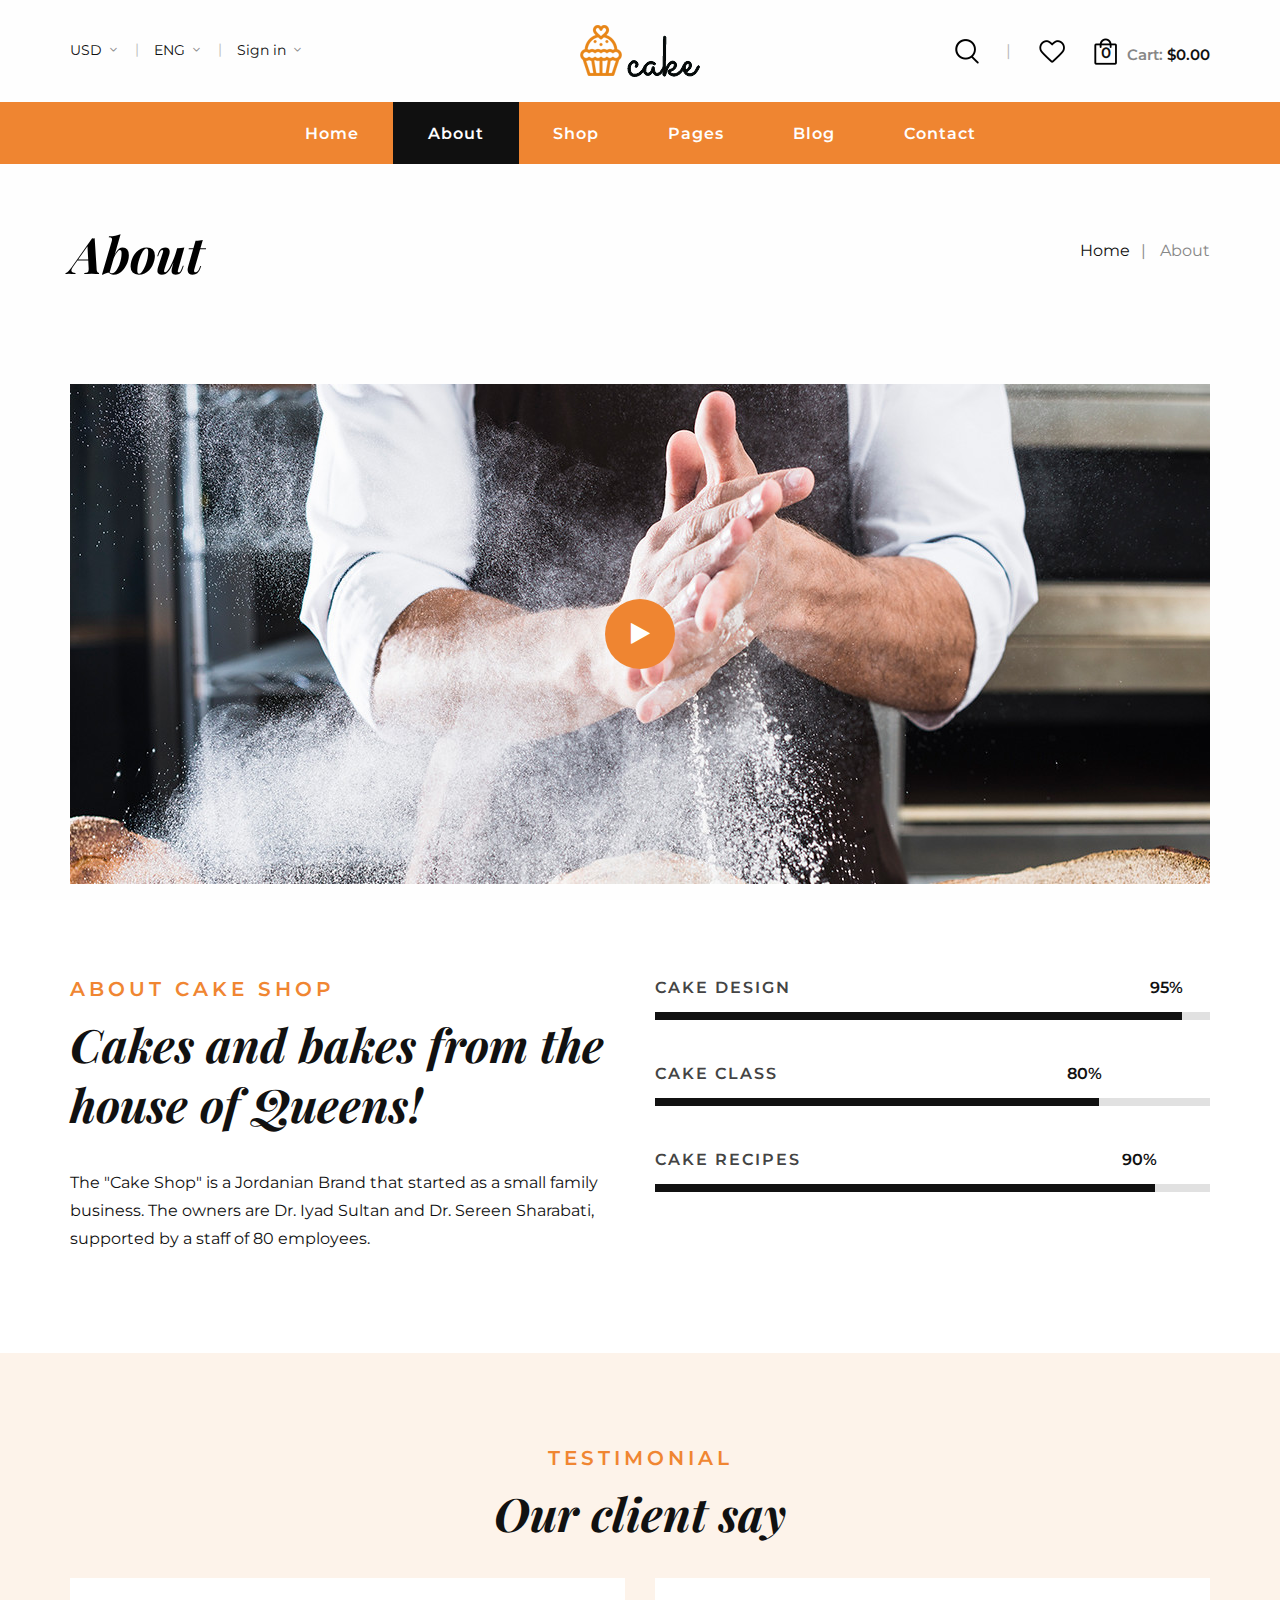
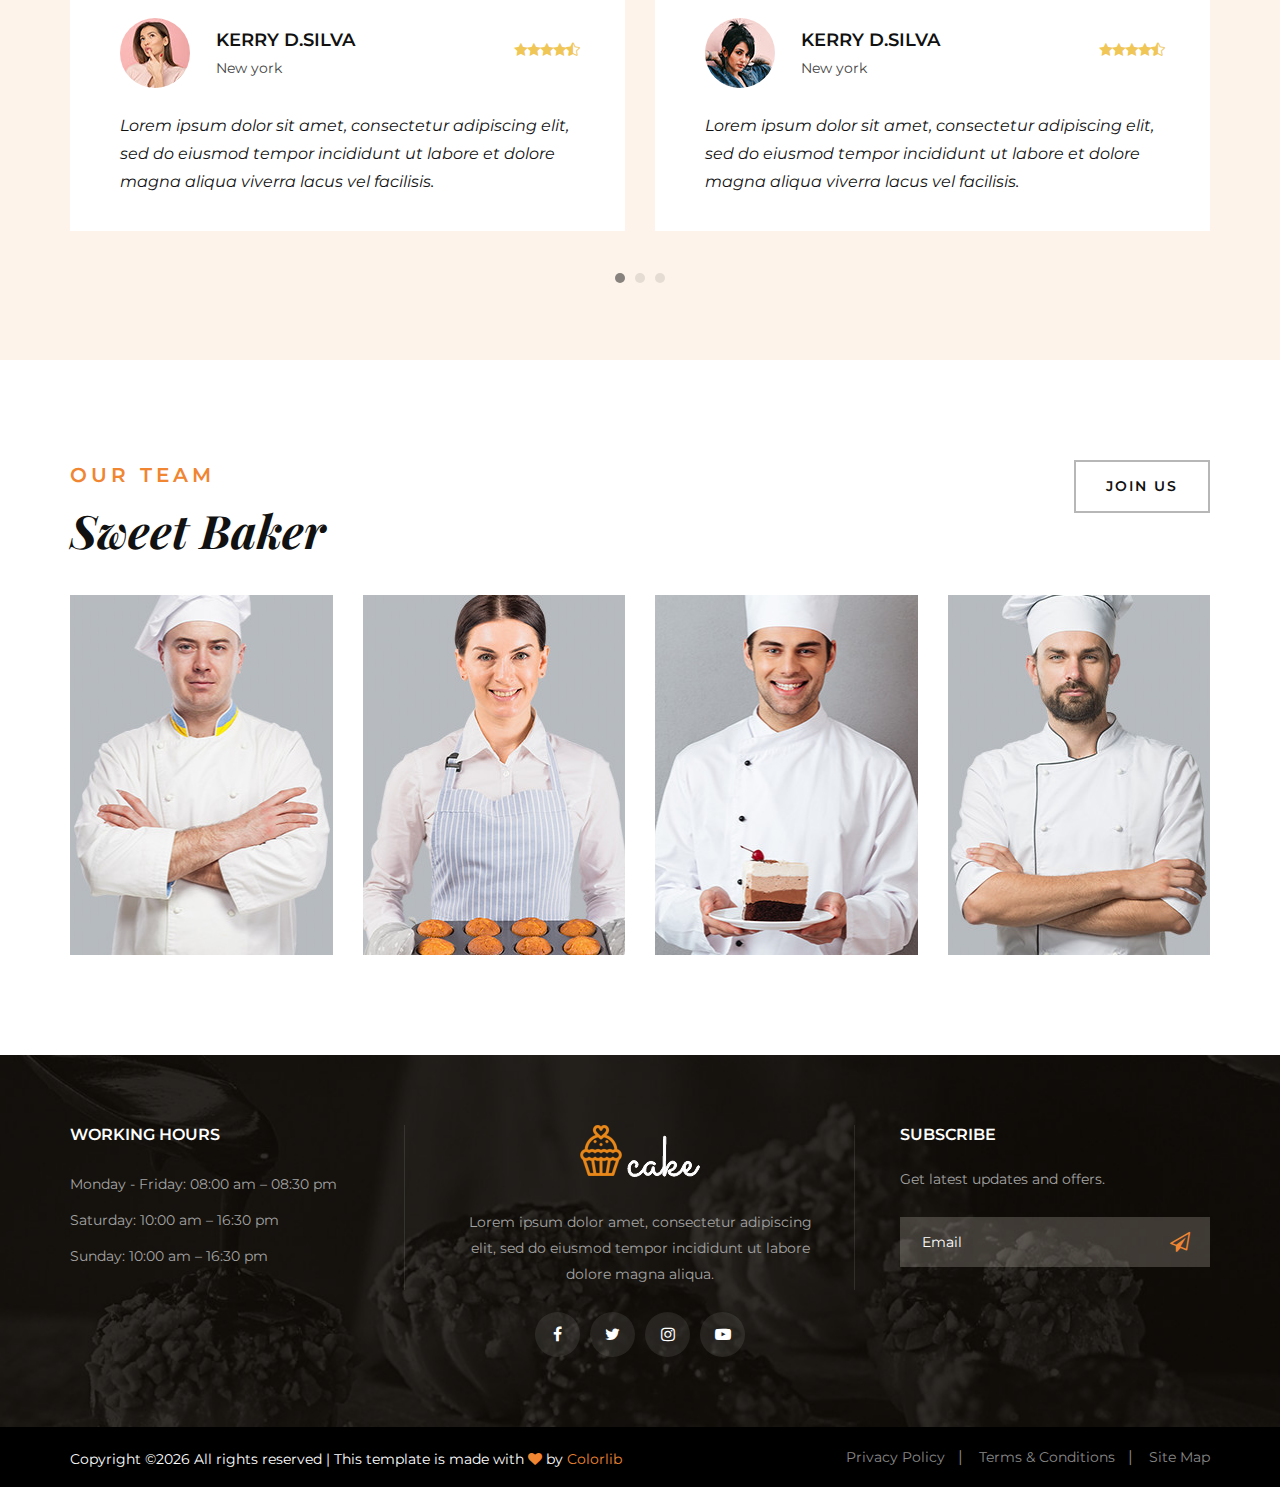
==== about.html @ 23f8f625 "custom register + login + validate" ====
<!DOCTYPE html>
<html lang="zxx">

<head>
    <meta charset="UTF-8">
    <meta name="description" content="Cake Template">
    <meta name="keywords" content="Cake, unica, creative, html">
    <meta name="viewport" content="width=device-width, initial-scale=1.0">
    <meta http-equiv="X-UA-Compatible" content="ie=edge">
    <title>Cake | Template</title>

    <!-- Google Font -->
    <link href="https://fonts.googleapis.com/css2?family=Playfair+Display:wght@400;500;600;700;800;900&display=swap"
    rel="stylesheet">
    <link href="https://fonts.googleapis.com/css2?family=Montserrat:wght@300;400;500;600;700;800;900&display=swap"
    rel="stylesheet">

    <!-- Css Styles -->
    <link rel="stylesheet" href="css/bootstrap.min.css" type="text/css">
    <link rel="stylesheet" href="css/flaticon.css" type="text/css">
    <link rel="stylesheet" href="css/barfiller.css" type="text/css">
    <link rel="stylesheet" href="css/magnific-popup.css" type="text/css">
    <link rel="stylesheet" href="css/font-awesome.min.css" type="text/css">
    <link rel="stylesheet" href="css/elegant-icons.css" type="text/css">
    <link rel="stylesheet" href="css/nice-select.css" type="text/css">
    <link rel="stylesheet" href="css/owl.carousel.min.css" type="text/css">
    <link rel="stylesheet" href="css/slicknav.min.css" type="text/css">
    <link rel="stylesheet" href="css/style.css" type="text/css">
</head>

<body>
    <!-- Page Preloder -->
    <div id="preloder">
        <div class="loader"></div>
    </div>

    <!-- Offcanvas Menu Begin -->
    <div class="offcanvas-menu-overlay"></div>
    <div class="offcanvas-menu-wrapper">
        <div class="offcanvas__cart">
            <div class="offcanvas__cart__links">
                <a href="#" class="search-switch"><img src="img/icon/search.png" alt=""></a>
                <a href="#"><img src="img/icon/heart.png" alt=""></a>
            </div>
            <div class="offcanvas__cart__item">
                <a href="#"><img src="img/icon/cart.png" alt=""> <span>0</span></a>
                <div class="cart__price">Cart: <span>$0.00</span></div>
            </div>
        </div>
        <div class="offcanvas__logo">
            <a href="./index.html"><img src="img/logo.png" alt=""></a>
        </div>
        <div id="mobile-menu-wrap"></div>
        <div class="offcanvas__option">
            <ul>
                <li>USD <span class="arrow_carrot-down"></span>
                    <ul>
                        <li>EUR</li>
                        <li>USD</li>
                    </ul>
                </li>
                <li>ENG <span class="arrow_carrot-down"></span>
                    <ul>
                        <li>Spanish</li>
                        <li>ENG</li>
                    </ul>
                </li>
                <li><a href="#">Sign in</a> <span class="arrow_carrot-down"></span></li>
            </ul>
        </div>
    </div>
    <!-- Offcanvas Menu End -->

    <!-- Header Section Begin -->
    <header class="header">
        <div class="header__top">
            <div class="container">
                <div class="row">
                    <div class="col-lg-12">
                        <div class="header__top__inner">
                            <div class="header__top__left">
                                <ul>
                                    <li>USD <span class="arrow_carrot-down"></span>
                                        <ul>
                                            <li>EUR</li>
                                            <li>USD</li>
                                        </ul>
                                    </li>
                                    <li>ENG <span class="arrow_carrot-down"></span>
                                        <ul>
                                            <li>Spanish</li>
                                            <li>ENG</li>
                                        </ul>
                                    </li>
                                    <li><a href="#">Sign in</a> <span class="arrow_carrot-down"></span></li>
                                </ul>
                            </div>
                            <div class="header__logo">
                                <a href="./index.html"><img src="img/logo.png" alt=""></a>
                            </div>
                            <div class="header__top__right">
                                <div class="header__top__right__links">
                                    <a href="#" class="search-switch"><img src="img/icon/search.png" alt=""></a>
                                    <a href="#"><img src="img/icon/heart.png" alt=""></a>
                                </div>
                                <div class="header__top__right__cart">
                                    <a href="#"><img src="img/icon/cart.png" alt=""> <span>0</span></a>
                                    <div class="cart__price">Cart: <span>$0.00</span></div>
                                </div>
                            </div>
                        </div>
                    </div>
                </div>
                <div class="canvas__open"><i class="fa fa-bars"></i></div>
            </div>
        </div>
        <div class="container">
            <div class="row">
                <div class="col-lg-12">
                    <nav class="header__menu mobile-menu">
                        <ul>
                            <li><a href="./index.html">Home</a></li>
                            <li class="active"><a href="./about.html">About</a></li>
                            <li><a href="./shop.html">Shop</a></li>
                            <li><a href="#">Pages</a>
                                <ul class="dropdown">
                                    <li><a href="./shop-details.html">Shop Details</a></li>
                                    <li><a href="./shoping-cart.html">Shoping Cart</a></li>
                                    <li><a href="./checkout.html">Check Out</a></li>
                                    <li><a href="./wisslist.html">Wisslist</a></li>
                                    <li><a href="./Class.html">Class</a></li>
                                    <li><a href="./blog-details.html">Blog Details</a></li>
                                </ul>
                            </li>
                            <li><a href="./blog.html">Blog</a></li>
                            <li><a href="./contact.html">Contact</a></li>
                        </ul>
                    </nav>
                </div>
            </div>
        </div>
    </header>
    <!-- Header Section End -->

    <!-- Breadcrumb Begin -->
    <div class="breadcrumb-option">
        <div class="container">
            <div class="row">
                <div class="col-lg-6 col-md-6 col-sm-6">
                    <div class="breadcrumb__text">
                        <h2>About</h2>
                    </div>
                </div>
                <div class="col-lg-6 col-md-6 col-sm-6">
                    <div class="breadcrumb__links">
                        <a href="./index.html">Home</a>
                        <span>About</span>
                    </div>
                </div>
            </div>
        </div>
    </div>
    <!-- Breadcrumb End -->

    <!-- About Section Begin -->
    <section class="about spad">
        <div class="container">
            <div class="row">
                <div class="col-lg-12">
                    <div class="about__video set-bg" data-setbg="img/about-video.jpg">
                        <a href="https://www.youtube.com/watch?v=8PJ3_p7VqHw&list=RD8PJ3_p7VqHw&start_radio=1"
                        class="play-btn video-popup"><i class="fa fa-play"></i></a>
                    </div>
                </div>
            </div>
            <div class="row">
                <div class="col-lg-6 col-md-6">
                    <div class="about__text">
                        <div class="section-title">
                            <span>About Cake shop</span>
                            <h2>Cakes and bakes from the house of Queens!</h2>
                        </div>
                        <p>The "Cake Shop" is a Jordanian Brand that started as a small family business. The owners are
                        Dr. Iyad Sultan and Dr. Sereen Sharabati, supported by a staff of 80 employees.</p>
                    </div>
                </div>
                <div class="col-lg-6 col-md-6">
                    <div class="about__bar">
                        <div class="about__bar__item">
                            <p>Cake design</p>
                            <div id="bar1" class="barfiller">
                                <div class="tipWrap"><span class="tip"></span></div>
                                <span class="fill" data-percentage="95"></span>
                            </div>
                        </div>
                        <div class="about__bar__item">
                            <p>Cake Class</p>
                            <div id="bar2" class="barfiller">
                                <div class="tipWrap"><span class="tip"></span></div>
                                <span class="fill" data-percentage="80"></span>
                            </div>
                        </div>
                        <div class="about__bar__item">
                            <p>Cake Recipes</p>
                            <div id="bar3" class="barfiller">
                                <div class="tipWrap"><span class="tip"></span></div>
                                <span class="fill" data-percentage="90"></span>
                            </div>
                        </div>
                    </div>
                </div>
            </div>
        </div>
    </section>
    <!-- About Section End -->

    <!-- Testimonial Section Begin -->
    <section class="testimonial spad">
        <div class="container">
            <div class="row">
                <div class="col-lg-12 text-center">
                    <div class="section-title">
                        <span>Testimonial</span>
                        <h2>Our client say</h2>
                    </div>
                </div>
            </div>
            <div class="row">
                <div class="testimonial__slider owl-carousel">
                    <div class="col-lg-6">
                        <div class="testimonial__item">
                            <div class="testimonial__author">
                                <div class="testimonial__author__pic">
                                    <img src="img/testimonial/ta-1.jpg" alt="">
                                </div>
                                <div class="testimonial__author__text">
                                    <h5>Kerry D.Silva</h5>
                                    <span>New york</span>
                                </div>
                            </div>
                            <div class="rating">
                                <span class="icon_star"></span>
                                <span class="icon_star"></span>
                                <span class="icon_star"></span>
                                <span class="icon_star"></span>
                                <span class="icon_star-half_alt"></span>
                            </div>
                            <p>Lorem ipsum dolor sit amet, consectetur adipiscing elit, sed do eiusmod tempor incididunt
                            ut labore et dolore magna aliqua viverra lacus vel facilisis.</p>
                        </div>
                    </div>
                    <div class="col-lg-6">
                        <div class="testimonial__item">
                            <div class="testimonial__author">
                                <div class="testimonial__author__pic">
                                    <img src="img/testimonial/ta-2.jpg" alt="">
                                </div>
                                <div class="testimonial__author__text">
                                    <h5>Kerry D.Silva</h5>
                                    <span>New york</span>
                                </div>
                            </div>
                            <div class="rating">
                                <span class="icon_star"></span>
                                <span class="icon_star"></span>
                                <span class="icon_star"></span>
                                <span class="icon_star"></span>
                                <span class="icon_star-half_alt"></span>
                            </div>
                            <p>Lorem ipsum dolor sit amet, consectetur adipiscing elit, sed do eiusmod tempor incididunt
                            ut labore et dolore magna aliqua viverra lacus vel facilisis.</p>
                        </div>
                    </div>
                    <div class="col-lg-6">
                        <div class="testimonial__item">
                            <div class="testimonial__author">
                                <div class="testimonial__author__pic">
                                    <img src="img/testimonial/ta-1.jpg" alt="">
                                </div>
                                <div class="testimonial__author__text">
                                    <h5>Ophelia Nunez</h5>
                                    <span>London</span>
                                </div>
                            </div>
                            <div class="rating">
                                <span class="icon_star"></span>
                                <span class="icon_star"></span>
                                <span class="icon_star"></span>
                                <span class="icon_star"></span>
                                <span class="icon_star-half_alt"></span>
                            </div>
                            <p>Lorem ipsum dolor sit amet, consectetur adipiscing elit, sed do eiusmod tempor incididunt
                            ut labore et dolore magna aliqua viverra lacus vel facilisis.</p>
                        </div>
                    </div>
                    <div class="col-lg-6">
                        <div class="testimonial__item">
                            <div class="testimonial__author">
                                <div class="testimonial__author__pic">
                                    <img src="img/testimonial/ta-2.jpg" alt="">
                                </div>
                                <div class="testimonial__author__text">
                                    <h5>Kerry D.Silva</h5>
                                    <span>New york</span>
                                </div>
                            </div>
                            <div class="rating">
                                <span class="icon_star"></span>
                                <span class="icon_star"></span>
                                <span class="icon_star"></span>
                                <span class="icon_star"></span>
                                <span class="icon_star-half_alt"></span>
                            </div>
                            <p>Lorem ipsum dolor sit amet, consectetur adipiscing elit, sed do eiusmod tempor incididunt
                            ut labore et dolore magna aliqua viverra lacus vel facilisis.</p>
                        </div>
                    </div>
                    <div class="col-lg-6">
                        <div class="testimonial__item">
                            <div class="testimonial__author">
                                <div class="testimonial__author__pic">
                                    <img src="img/testimonial/ta-1.jpg" alt="">
                                </div>
                                <div class="testimonial__author__text">
                                    <h5>Ophelia Nunez</h5>
                                    <span>London</span>
                                </div>
                            </div>
                            <div class="rating">
                                <span class="icon_star"></span>
                                <span class="icon_star"></span>
                                <span class="icon_star"></span>
                                <span class="icon_star"></span>
                                <span class="icon_star-half_alt"></span>
                            </div>
                            <p>Lorem ipsum dolor sit amet, consectetur adipiscing elit, sed do eiusmod tempor incididunt
                            ut labore et dolore magna aliqua viverra lacus vel facilisis.</p>
                        </div>
                    </div>
                    <div class="col-lg-6">
                        <div class="testimonial__item">
                            <div class="testimonial__author">
                                <div class="testimonial__author__pic">
                                    <img src="img/testimonial/ta-2.jpg" alt="">
                                </div>
                                <div class="testimonial__author__text">
                                    <h5>Kerry D.Silva</h5>
                                    <span>New york</span>
                                </div>
                            </div>
                            <div class="rating">
                                <span class="icon_star"></span>
                                <span class="icon_star"></span>
                                <span class="icon_star"></span>
                                <span class="icon_star"></span>
                                <span class="icon_star-half_alt"></span>
                            </div>
                            <p>Lorem ipsum dolor sit amet, consectetur adipiscing elit, sed do eiusmod tempor incididunt
                            ut labore et dolore magna aliqua viverra lacus vel facilisis.</p>
                        </div>
                    </div>
                </div>
            </div>
        </div>
    </section>
    <!-- Testimonial Section End -->

    <!-- Team Section Begin -->
    <section class="team spad">
        <div class="container">
            <div class="row">
                <div class="col-lg-7 col-md-7 col-sm-7">
                    <div class="section-title">
                        <span>Our team</span>
                        <h2>Sweet Baker </h2>
                    </div>
                </div>
                <div class="col-lg-5 col-md-5 col-sm-5">
                    <div class="team__btn">
                        <a href="#" class="primary-btn">Join Us</a>
                    </div>
                </div>
            </div>
            <div class="row">
                <div class="col-lg-3  col-md-6 col-sm-6">
                    <div class="team__item set-bg" data-setbg="img/team/team-1.jpg">
                        <div class="team__item__text">
                            <h6>Randy Butler</h6>
                            <span>Decorater</span>
                            <div class="team__item__social">
                                <a href="#"><i class="fa fa-facebook"></i></a>
                                <a href="#"><i class="fa fa-twitter"></i></a>
                                <a href="#"><i class="fa fa-instagram"></i></a>
                                <a href="#"><i class="fa fa-youtube-play"></i></a>
                            </div>
                        </div>
                    </div>
                </div>
                <div class="col-lg-3  col-md-6 col-sm-6">
                    <div class="team__item set-bg" data-setbg="img/team/team-2.jpg">
                        <div class="team__item__text">
                            <h6>Randy Butler</h6>
                            <span>Decorater</span>
                            <div class="team__item__social">
                                <a href="#"><i class="fa fa-facebook"></i></a>
                                <a href="#"><i class="fa fa-twitter"></i></a>
                                <a href="#"><i class="fa fa-instagram"></i></a>
                                <a href="#"><i class="fa fa-youtube-play"></i></a>
                            </div>
                        </div>
                    </div>
                </div>
                <div class="col-lg-3  col-md-6 col-sm-6">
                    <div class="team__item set-bg" data-setbg="img/team/team-3.jpg">
                        <div class="team__item__text">
                            <h6>Randy Butler</h6>
                            <span>Decorater</span>
                            <div class="team__item__social">
                                <a href="#"><i class="fa fa-facebook"></i></a>
                                <a href="#"><i class="fa fa-twitter"></i></a>
                                <a href="#"><i class="fa fa-instagram"></i></a>
                                <a href="#"><i class="fa fa-youtube-play"></i></a>
                            </div>
                        </div>
                    </div>
                </div>
                <div class="col-lg-3  col-md-6 col-sm-6">
                    <div class="team__item set-bg" data-setbg="img/team/team-4.jpg">
                        <div class="team__item__text">
                            <h6>Randy Butler</h6>
                            <span>Decorater</span>
                            <div class="team__item__social">
                                <a href="#"><i class="fa fa-facebook"></i></a>
                                <a href="#"><i class="fa fa-twitter"></i></a>
                                <a href="#"><i class="fa fa-instagram"></i></a>
                                <a href="#"><i class="fa fa-youtube-play"></i></a>
                            </div>
                        </div>
                    </div>
                </div>
            </div>
        </div>
    </section>
    <!-- Team Section End -->

    <!-- Footer Section Begin -->
    <footer class="footer set-bg" data-setbg="img/footer-bg.jpg">
        <div class="container">
            <div class="row">
                <div class="col-lg-4 col-md-6 col-sm-6">
                    <div class="footer__widget">
                        <h6>WORKING HOURS</h6>
                        <ul>
                            <li>Monday - Friday: 08:00 am – 08:30 pm</li>
                            <li>Saturday: 10:00 am – 16:30 pm</li>
                            <li>Sunday: 10:00 am – 16:30 pm</li>
                        </ul>
                    </div>
                </div>
                <div class="col-lg-4 col-md-6 col-sm-6">
                    <div class="footer__about">
                        <div class="footer__logo">
                            <a href="#"><img src="img/footer-logo.png" alt=""></a>
                        </div>
                        <p>Lorem ipsum dolor amet, consectetur adipiscing elit, sed do eiusmod tempor incididunt ut
                        labore dolore magna aliqua.</p>
                        <div class="footer__social">
                            <a href="#"><i class="fa fa-facebook"></i></a>
                            <a href="#"><i class="fa fa-twitter"></i></a>
                            <a href="#"><i class="fa fa-instagram"></i></a>
                            <a href="#"><i class="fa fa-youtube-play"></i></a>
                        </div>
                    </div>
                </div>
                <div class="col-lg-4 col-md-6 col-sm-6">
                    <div class="footer__newslatter">
                        <h6>Subscribe</h6>
                        <p>Get latest updates and offers.</p>
                        <form action="#">
                            <input type="text" placeholder="Email">
                            <button type="submit"><i class="fa fa-send-o"></i></button>
                        </form>
                    </div>
                </div>
            </div>
        </div>
        <div class="copyright">
            <div class="container">
                <div class="row">
                    <div class="col-lg-7">
                        <p class="copyright__text text-white"><!-- Link back to Colorlib can't be removed. Template is licensed under CC BY 3.0. -->
                          Copyright &copy;<script>document.write(new Date().getFullYear());</script> All rights reserved | This template is made with <i class="fa fa-heart" aria-hidden="true"></i> by <a href="https://colorlib.com" target="_blank">Colorlib</a>
                          <!-- Link back to Colorlib can't be removed. Template is licensed under CC BY 3.0. -->
                      </p>
                  </div>
                  <div class="col-lg-5">
                    <div class="copyright__widget">
                        <ul>
                            <li><a href="#">Privacy Policy</a></li>
                            <li><a href="#">Terms & Conditions</a></li>
                            <li><a href="#">Site Map</a></li>
                        </ul>
                    </div>
                </div>
            </div>
        </div>
    </div>
</footer>
<!-- Footer Section End -->

<!-- Search Begin -->
<div class="search-model">
    <div class="h-100 d-flex align-items-center justify-content-center">
        <div class="search-close-switch">+</div>
        <form class="search-model-form">
            <input type="text" id="search-input" placeholder="Search here.....">
        </form>
    </div>
</div>
<!-- Search End -->

<!-- Js Plugins -->
<script src="js/jquery-3.3.1.min.js"></script>
<script src="js/bootstrap.min.js"></script>
<script src="js/jquery.nice-select.min.js"></script>
<script src="js/jquery.barfiller.js"></script>
<script src="js/jquery.magnific-popup.min.js"></script>
<script src="js/jquery.slicknav.js"></script>
<script src="js/owl.carousel.min.js"></script>
<script src="js/jquery.nicescroll.min.js"></script>
<script src="js/main.js"></script>
</body>

</html>
---- css/flaticon.css ----
/*
  	Flaticon icon font: Flaticon
  	Creation date: 08/11/2017 08:35
  	*/

@font-face {
  font-family: "Flaticon";
  src: url("../fonts/Flaticon.eot");
  src: url("../fonts/Flaticon.eot?#iefix") format("embedded-opentype"),
       url("../fonts/Flaticon.woff") format("woff"),
       url("../fonts/Flaticon.ttf") format("truetype"),
       url("../fonts/Flaticon.svg#Flaticon") format("svg");
  font-weight: normal;
  font-style: normal;
}

@media screen and (-webkit-min-device-pixel-ratio:0) {
  @font-face {
    font-family: "Flaticon";
    src: url("../fonts/Flaticon.svg#Flaticon") format("svg");
  }
}

[class^="flaticon-"]:before, [class*=" flaticon-"]:before,
[class^="flaticon-"]:after, [class*=" flaticon-"]:after {   
  font-family: Flaticon;
  font-size: 60px;
  font-style: normal;
}

.flaticon-001-strawberry:before { content: "\f100"; }
.flaticon-002-cake-14:before { content: "\f101"; }
.flaticon-003-cake-13:before { content: "\f102"; }
.flaticon-004-piece-of-cake:before { content: "\f103"; }
.flaticon-005-pancake:before { content: "\f104"; }
.flaticon-006-macarons:before { content: "\f105"; }
.flaticon-007-cake-12:before { content: "\f106"; }
.flaticon-008-lollipop-1:before { content: "\f107"; }
.flaticon-009-lollipop:before { content: "\f108"; }
.flaticon-010-cake-11:before { content: "\f109"; }
.flaticon-011-ice-cream-11:before { content: "\f10a"; }
.flaticon-012-ice-cream-10:before { content: "\f10b"; }
.flaticon-013-ice-cream-9:before { content: "\f10c"; }
.flaticon-014-ice-cream-8:before { content: "\f10d"; }
.flaticon-015-ice-cream-7:before { content: "\f10e"; }
.flaticon-016-ice-cream-6:before { content: "\f10f"; }
.flaticon-017-ice-cream-5:before { content: "\f110"; }
.flaticon-018-ice-cream-4:before { content: "\f111"; }
.flaticon-019-ice-cream-3:before { content: "\f112"; }
.flaticon-020-ice-cream-2:before { content: "\f113"; }
.flaticon-021-ice-cream-1:before { content: "\f114"; }
.flaticon-022-ice-cream:before { content: "\f115"; }
.flaticon-023-doughnut:before { content: "\f116"; }
.flaticon-024-cupcake-8:before { content: "\f117"; }
.flaticon-025-cupcake-7:before { content: "\f118"; }
.flaticon-026-cupcake-6:before { content: "\f119"; }
.flaticon-027-cupcake-5:before { content: "\f11a"; }
.flaticon-028-cupcake-4:before { content: "\f11b"; }
.flaticon-029-cupcake-3:before { content: "\f11c"; }
.flaticon-030-cupcake-2:before { content: "\f11d"; }
.flaticon-031-cupcake-1:before { content: "\f11e"; }
.flaticon-032-cupcake:before { content: "\f11f"; }
.flaticon-033-cake-10:before { content: "\f120"; }
.flaticon-034-chocolate-roll:before { content: "\f121"; }
.flaticon-035-cake-9:before { content: "\f122"; }
.flaticon-036-chocolate-1:before { content: "\f123"; }
.flaticon-037-chocolate:before { content: "\f124"; }
.flaticon-038-cake-8:before { content: "\f125"; }
.flaticon-039-candy-2:before { content: "\f126"; }
.flaticon-040-candy-1:before { content: "\f127"; }
.flaticon-041-candy:before { content: "\f128"; }
.flaticon-042-candies:before { content: "\f129"; }
.flaticon-043-cake-7:before { content: "\f12a"; }
.flaticon-044-cake-6:before { content: "\f12b"; }
.flaticon-045-cake-5:before { content: "\f12c"; }
.flaticon-046-cake-4:before { content: "\f12d"; }
.flaticon-047-cake-3:before { content: "\f12e"; }
.flaticon-048-cake-2:before { content: "\f12f"; }
.flaticon-049-cake-1:before { content: "\f130"; }
.flaticon-050-cake:before { content: "\f131"; }
---- css/barfiller.css ----
.barfiller {
    width:100%;
    height:12px;
    background:#fcfcfc;
    border:1px solid #ccc;
    position:relative;
    margin-bottom:20px;
    box-shadow: inset 1px 4px 9px -6px rgba(0,0,0,.5); 
    -moz-box-shadow: inset 1px 4px 9px -6px rgba(0,0,0,.5); 
}

.barfiller .fill {
    display:block;
    position:relative;
    width:0px;
    height:100%;
    background:#333;
    z-index:1;
}

.barfiller .tipWrap {
    display:none;
}

.barfiller .tip {
    margin-top:-30px;
    padding:2px 4px;
    font-size:11px;
    color:#fff;
    left:0px;
    position:absolute;
    z-index:2;
    background: #333;
} 

.barfiller .tip:after {
    border:solid;
    border-color:rgba(0,0,0,.8) transparent;
    border-width:6px 6px 0 6px;
    content:"";
    display:block;
    position:absolute;
    left:9px;
    top:100%;
    z-index:9
}
---- css/elegant-icons.css ----
@font-face {
	font-family: 'ElegantIcons';
	src:url('../fonts/ElegantIcons.eot');
	src:url('../fonts/ElegantIcons.eot?#iefix') format('embedded-opentype'),
		url('../fonts/ElegantIcons.woff') format('woff'),
		url('../fonts/ElegantIcons.ttf') format('truetype'),
		url('../fonts/ElegantIcons.svg#ElegantIcons') format('svg');
	font-weight: normal;
	font-style: normal;
}

/* Use the following CSS code if you want to use data attributes for inserting your icons */
[data-icon]:before {
	font-family: 'ElegantIcons';
	content: attr(data-icon);
	speak: none;
	font-weight: normal;
	font-variant: normal;
	text-transform: none;
	line-height: 1;
	-webkit-font-smoothing: antialiased;
	-moz-osx-font-smoothing: grayscale;
}

/* Use the following CSS code if you want to have a class per icon */
/*
Instead of a list of all class selectors,
you can use the generic selector below, but it's slower:
[class*="your-class-prefix"] {
*/
.arrow_up, .arrow_down, .arrow_left, .arrow_right, .arrow_left-up, .arrow_right-up, .arrow_right-down, .arrow_left-down, .arrow-up-down, .arrow_up-down_alt, .arrow_left-right_alt, .arrow_left-right, .arrow_expand_alt2, .arrow_expand_alt, .arrow_condense, .arrow_expand, .arrow_move, .arrow_carrot-up, .arrow_carrot-down, .arrow_carrot-left, .arrow_carrot-right, .arrow_carrot-2up, .arrow_carrot-2down, .arrow_carrot-2left, .arrow_carrot-2right, .arrow_carrot-up_alt2, .arrow_carrot-down_alt2, .arrow_carrot-left_alt2, .arrow_carrot-right_alt2, .arrow_carrot-2up_alt2, .arrow_carrot-2down_alt2, .arrow_carrot-2left_alt2, .arrow_carrot-2right_alt2, .arrow_triangle-up, .arrow_triangle-down, .arrow_triangle-left, .arrow_triangle-right, .arrow_triangle-up_alt2, .arrow_triangle-down_alt2, .arrow_triangle-left_alt2, .arrow_triangle-right_alt2, .arrow_back, .icon_minus-06, .icon_plus, .icon_close, .icon_check, .icon_minus_alt2, .icon_plus_alt2, .icon_close_alt2, .icon_check_alt2, .icon_zoom-out_alt, .icon_zoom-in_alt, .icon_search, .icon_box-empty, .icon_box-selected, .icon_minus-box, .icon_plus-box, .icon_box-checked, .icon_circle-empty, .icon_circle-slelected, .icon_stop_alt2, .icon_stop, .icon_pause_alt2, .icon_pause, .icon_menu, .icon_menu-square_alt2, .icon_menu-circle_alt2, .icon_ul, .icon_ol, .icon_adjust-horiz, .icon_adjust-vert, .icon_document_alt, .icon_documents_alt, .icon_pencil, .icon_pencil-edit_alt, .icon_pencil-edit, .icon_folder-alt, .icon_folder-open_alt, .icon_folder-add_alt, .icon_info_alt, .icon_error-oct_alt, .icon_error-circle_alt, .icon_error-triangle_alt, .icon_question_alt2, .icon_question, .icon_comment_alt, .icon_chat_alt, .icon_vol-mute_alt, .icon_volume-low_alt, .icon_volume-high_alt, .icon_quotations, .icon_quotations_alt2, .icon_clock_alt, .icon_lock_alt, .icon_lock-open_alt, .icon_key_alt, .icon_cloud_alt, .icon_cloud-upload_alt, .icon_cloud-download_alt, .icon_image, .icon_images, .icon_lightbulb_alt, .icon_gift_alt, .icon_house_alt, .icon_genius, .icon_mobile, .icon_tablet, .icon_laptop, .icon_desktop, .icon_camera_alt, .icon_mail_alt, .icon_cone_alt, .icon_ribbon_alt, .icon_bag_alt, .icon_creditcard, .icon_cart_alt, .icon_paperclip, .icon_tag_alt, .icon_tags_alt, .icon_trash_alt, .icon_cursor_alt, .icon_mic_alt, .icon_compass_alt, .icon_pin_alt, .icon_pushpin_alt, .icon_map_alt, .icon_drawer_alt, .icon_toolbox_alt, .icon_book_alt, .icon_calendar, .icon_film, .icon_table, .icon_contacts_alt, .icon_headphones, .icon_lifesaver, .icon_piechart, .icon_refresh, .icon_link_alt, .icon_link, .icon_loading, .icon_blocked, .icon_archive_alt, .icon_heart_alt, .icon_star_alt, .icon_star-half_alt, .icon_star, .icon_star-half, .icon_tools, .icon_tool, .icon_cog, .icon_cogs, .arrow_up_alt, .arrow_down_alt, .arrow_left_alt, .arrow_right_alt, .arrow_left-up_alt, .arrow_right-up_alt, .arrow_right-down_alt, .arrow_left-down_alt, .arrow_condense_alt, .arrow_expand_alt3, .arrow_carrot_up_alt, .arrow_carrot-down_alt, .arrow_carrot-left_alt, .arrow_carrot-right_alt, .arrow_carrot-2up_alt, .arrow_carrot-2dwnn_alt, .arrow_carrot-2left_alt, .arrow_carrot-2right_alt, .arrow_triangle-up_alt, .arrow_triangle-down_alt, .arrow_triangle-left_alt, .arrow_triangle-right_alt, .icon_minus_alt, .icon_plus_alt, .icon_close_alt, .icon_check_alt, .icon_zoom-out, .icon_zoom-in, .icon_stop_alt, .icon_menu-square_alt, .icon_menu-circle_alt, .icon_document, .icon_documents, .icon_pencil_alt, .icon_folder, .icon_folder-open, .icon_folder-add, .icon_folder_upload, .icon_folder_download, .icon_info, .icon_error-circle, .icon_error-oct, .icon_error-triangle, .icon_question_alt, .icon_comment, .icon_chat, .icon_vol-mute, .icon_volume-low, .icon_volume-high, .icon_quotations_alt, .icon_clock, .icon_lock, .icon_lock-open, .icon_key, .icon_cloud, .icon_cloud-upload, .icon_cloud-download, .icon_lightbulb, .icon_gift, .icon_house, .icon_camera, .icon_mail, .icon_cone, .icon_ribbon, .icon_bag, .icon_cart, .icon_tag, .icon_tags, .icon_trash, .icon_cursor, .icon_mic, .icon_compass, .icon_pin, .icon_pushpin, .icon_map, .icon_drawer, .icon_toolbox, .icon_book, .icon_contacts, .icon_archive, .icon_heart, .icon_profile, .icon_group, .icon_grid-2x2, .icon_grid-3x3, .icon_music, .icon_pause_alt, .icon_phone, .icon_upload, .icon_download, .social_facebook, .social_twitter, .social_pinterest, .social_googleplus, .social_tumblr, .social_tumbleupon, .social_wordpress, .social_instagram, .social_dribbble, .social_vimeo, .social_linkedin, .social_rss, .social_deviantart, .social_share, .social_myspace, .social_skype, .social_youtube, .social_picassa, .social_googledrive, .social_flickr, .social_blogger, .social_spotify, .social_delicious, .social_facebook_circle, .social_twitter_circle, .social_pinterest_circle, .social_googleplus_circle, .social_tumblr_circle, .social_stumbleupon_circle, .social_wordpress_circle, .social_instagram_circle, .social_dribbble_circle, .social_vimeo_circle, .social_linkedin_circle, .social_rss_circle, .social_deviantart_circle, .social_share_circle, .social_myspace_circle, .social_skype_circle, .social_youtube_circle, .social_picassa_circle, .social_googledrive_alt2, .social_flickr_circle, .social_blogger_circle, .social_spotify_circle, .social_delicious_circle, .social_facebook_square, .social_twitter_square, .social_pinterest_square, .social_googleplus_square, .social_tumblr_square, .social_stumbleupon_square, .social_wordpress_square, .social_instagram_square, .social_dribbble_square, .social_vimeo_square, .social_linkedin_square, .social_rss_square, .social_deviantart_square, .social_share_square, .social_myspace_square, .social_skype_square, .social_youtube_square, .social_picassa_square, .social_googledrive_square, .social_flickr_square, .social_blogger_square, .social_spotify_square, .social_delicious_square, .icon_printer, .icon_calulator, .icon_building, .icon_floppy, .icon_drive, .icon_search-2, .icon_id, .icon_id-2, .icon_puzzle, .icon_like, .icon_dislike, .icon_mug, .icon_currency, .icon_wallet, .icon_pens, .icon_easel, .icon_flowchart, .icon_datareport, .icon_briefcase, .icon_shield, .icon_percent, .icon_globe, .icon_globe-2, .icon_target, .icon_hourglass, .icon_balance, .icon_rook, .icon_printer-alt, .icon_calculator_alt, .icon_building_alt, .icon_floppy_alt, .icon_drive_alt, .icon_search_alt, .icon_id_alt, .icon_id-2_alt, .icon_puzzle_alt, .icon_like_alt, .icon_dislike_alt, .icon_mug_alt, .icon_currency_alt, .icon_wallet_alt, .icon_pens_alt, .icon_easel_alt, .icon_flowchart_alt, .icon_datareport_alt, .icon_briefcase_alt, .icon_shield_alt, .icon_percent_alt, .icon_globe_alt, .icon_clipboard {
	font-family: 'ElegantIcons';
	speak: none;
	font-style: normal;
	font-weight: normal;
	font-variant: normal;
	text-transform: none;
	line-height: 1;
	-webkit-font-smoothing: antialiased;
}
.arrow_up:before {
	content: "\21";
}
.arrow_down:before {
	content: "\22";
}
.arrow_left:before {
	content: "\23";
}
.arrow_right:before {
	content: "\24";
}
.arrow_left-up:before {
	content: "\25";
}
.arrow_right-up:before {
	content: "\26";
}
.arrow_right-down:before {
	content: "\27";
}
.arrow_left-down:before {
	content: "\28";
}
.arrow-up-down:before {
	content: "\29";
}
.arrow_up-down_alt:before {
	content: "\2a";
}
.arrow_left-right_alt:before {
	content: "\2b";
}
.arrow_left-right:before {
	content: "\2c";
}
.arrow_expand_alt2:before {
	content: "\2d";
}
.arrow_expand_alt:before {
	content: "\2e";
}
.arrow_condense:before {
	content: "\2f";
}
.arrow_expand:before {
	content: "\30";
}
.arrow_move:before {
	content: "\31";
}
.arrow_carrot-up:before {
	content: "\32";
}
.arrow_carrot-down:before {
	content: "\33";
}
.arrow_carrot-left:before {
	content: "\34";
}
.arrow_carrot-right:before {
	content: "\35";
}
.arrow_carrot-2up:before {
	content: "\36";
}
.arrow_carrot-2down:before {
	content: "\37";
}
.arrow_carrot-2left:before {
	content: "\38";
}
.arrow_carrot-2right:before {
	content: "\39";
}
.arrow_carrot-up_alt2:before {
	content: "\3a";
}
.arrow_carrot-down_alt2:before {
	content: "\3b";
}
.arrow_carrot-left_alt2:before {
	content: "\3c";
}
.arrow_carrot-right_alt2:before {
	content: "\3d";
}
.arrow_carrot-2up_alt2:before {
	content: "\3e";
}
.arrow_carrot-2down_alt2:before {
	content: "\3f";
}
.arrow_carrot-2left_alt2:before {
	content: "\40";
}
.arrow_carrot-2right_alt2:before {
	content: "\41";
}
.arrow_triangle-up:before {
	content: "\42";
}
.arrow_triangle-down:before {
	content: "\43";
}
.arrow_triangle-left:before {
	content: "\44";
}
.arrow_triangle-right:before {
	content: "\45";
}
.arrow_triangle-up_alt2:before {
	content: "\46";
}
.arrow_triangle-down_alt2:before {
	content: "\47";
}
.arrow_triangle-left_alt2:before {
	content: "\48";
}
.arrow_triangle-right_alt2:before {
	content: "\49";
}
.arrow_back:before {
	content: "\4a";
}
.icon_minus-06:before {
	content: "\4b";
}
.icon_plus:before {
	content: "\4c";
}
.icon_close:before {
	content: "\4d";
}
.icon_check:before {
	content: "\4e";
}
.icon_minus_alt2:before {
	content: "\4f";
}
.icon_plus_alt2:before {
	content: "\50";
}
.icon_close_alt2:before {
	content: "\51";
}
.icon_check_alt2:before {
	content: "\52";
}
.icon_zoom-out_alt:before {
	content: "\53";
}
.icon_zoom-in_alt:before {
	content: "\54";
}
.icon_search:before {
	content: "\55";
}
.icon_box-empty:before {
	content: "\56";
}
.icon_box-selected:before {
	content: "\57";
}
.icon_minus-box:before {
	content: "\58";
}
.icon_plus-box:before {
	content: "\59";
}
.icon_box-checked:before {
	content: "\5a";
}
.icon_circle-empty:before {
	content: "\5b";
}
.icon_circle-slelected:before {
	content: "\5c";
}
.icon_stop_alt2:before {
	content: "\5d";
}
.icon_stop:before {
	content: "\5e";
}
.icon_pause_alt2:before {
	content: "\5f";
}
.icon_pause:before {
	content: "\60";
}
.icon_menu:before {
	content: "\61";
}
.icon_menu-square_alt2:before {
	content: "\62";
}
.icon_menu-circle_alt2:before {
	content: "\63";
}
.icon_ul:before {
	content: "\64";
}
.icon_ol:before {
	content: "\65";
}
.icon_adjust-horiz:before {
	content: "\66";
}
.icon_adjust-vert:before {
	content: "\67";
}
.icon_document_alt:before {
	content: "\68";
}
.icon_documents_alt:before {
	content: "\69";
}
.icon_pencil:before {
	content: "\6a";
}
.icon_pencil-edit_alt:before {
	content: "\6b";
}
.icon_pencil-edit:before {
	content: "\6c";
}
.icon_folder-alt:before {
	content: "\6d";
}
.icon_folder-open_alt:before {
	content: "\6e";
}
.icon_folder-add_alt:before {
	content: "\6f";
}
.icon_info_alt:before {
	content: "\70";
}
.icon_error-oct_alt:before {
	content: "\71";
}
.icon_error-circle_alt:before {
	content: "\72";
}
.icon_error-triangle_alt:before {
	content: "\73";
}
.icon_question_alt2:before {
	content: "\74";
}
.icon_question:before {
	content: "\75";
}
.icon_comment_alt:before {
	content: "\76";
}
.icon_chat_alt:before {
	content: "\77";
}
.icon_vol-mute_alt:before {
	content: "\78";
}
.icon_volume-low_alt:before {
	content: "\79";
}
.icon_volume-high_alt:before {
	content: "\7a";
}
.icon_quotations:before {
	content: "\7b";
}
.icon_quotations_alt2:before {
	content: "\7c";
}
.icon_clock_alt:before {
	content: "\7d";
}
.icon_lock_alt:before {
	content: "\7e";
}
.icon_lock-open_alt:before {
	content: "\e000";
}
.icon_key_alt:before {
	content: "\e001";
}
.icon_cloud_alt:before {
	content: "\e002";
}
.icon_cloud-upload_alt:before {
	content: "\e003";
}
.icon_cloud-download_alt:before {
	content: "\e004";
}
.icon_image:before {
	content: "\e005";
}
.icon_images:before {
	content: "\e006";
}
.icon_lightbulb_alt:before {
	content: "\e007";
}
.icon_gift_alt:before {
	content: "\e008";
}
.icon_house_alt:before {
	content: "\e009";
}
.icon_genius:before {
	content: "\e00a";
}
.icon_mobile:before {
	content: "\e00b";
}
.icon_tablet:before {
	content: "\e00c";
}
.icon_laptop:before {
	content: "\e00d";
}
.icon_desktop:before {
	content: "\e00e";
}
.icon_camera_alt:before {
	content: "\e00f";
}
.icon_mail_alt:before {
	content: "\e010";
}
.icon_cone_alt:before {
	content: "\e011";
}
.icon_ribbon_alt:before {
	content: "\e012";
}
.icon_bag_alt:before {
	content: "\e013";
}
.icon_creditcard:before {
	content: "\e014";
}
.icon_cart_alt:before {
	content: "\e015";
}
.icon_paperclip:before {
	content: "\e016";
}
.icon_tag_alt:before {
	content: "\e017";
}
.icon_tags_alt:before {
	content: "\e018";
}
.icon_trash_alt:before {
	content: "\e019";
}
.icon_cursor_alt:before {
	content: "\e01a";
}
.icon_mic_alt:before {
	content: "\e01b";
}
.icon_compass_alt:before {
	content: "\e01c";
}
.icon_pin_alt:before {
	content: "\e01d";
}
.icon_pushpin_alt:before {
	content: "\e01e";
}
.icon_map_alt:before {
	content: "\e01f";
}
.icon_drawer_alt:before {
	content: "\e020";
}
.icon_toolbox_alt:before {
	content: "\e021";
}
.icon_book_alt:before {
	content: "\e022";
}
.icon_calendar:before {
	content: "\e023";
}
.icon_film:before {
	content: "\e024";
}
.icon_table:before {
	content: "\e025";
}
.icon_contacts_alt:before {
	content: "\e026";
}
.icon_headphones:before {
	content: "\e027";
}
.icon_lifesaver:before {
	content: "\e028";
}
.icon_piechart:before {
	content: "\e029";
}
.icon_refresh:before {
	content: "\e02a";
}
.icon_link_alt:before {
	content: "\e02b";
}
.icon_link:before {
	content: "\e02c";
}
.icon_loading:before {
	content: "\e02d";
}
.icon_blocked:before {
	content: "\e02e";
}
.icon_archive_alt:before {
	content: "\e02f";
}
.icon_heart_alt:before {
	content: "\e030";
}
.icon_star_alt:before {
	content: "\e031";
}
.icon_star-half_alt:before {
	content: "\e032";
}
.icon_star:before {
	content: "\e033";
}
.icon_star-half:before {
	content: "\e034";
}
.icon_tools:before {
	content: "\e035";
}
.icon_tool:before {
	content: "\e036";
}
.icon_cog:before {
	content: "\e037";
}
.icon_cogs:before {
	content: "\e038";
}
.arrow_up_alt:before {
	content: "\e039";
}
.arrow_down_alt:before {
	content: "\e03a";
}
.arrow_left_alt:before {
	content: "\e03b";
}
.arrow_right_alt:before {
	content: "\e03c";
}
.arrow_left-up_alt:before {
	content: "\e03d";
}
.arrow_right-up_alt:before {
	content: "\e03e";
}
.arrow_right-down_alt:before {
	content: "\e03f";
}
.arrow_left-down_alt:before {
	content: "\e040";
}
.arrow_condense_alt:before {
	content: "\e041";
}
.arrow_expand_alt3:before {
	content: "\e042";
}
.arrow_carrot_up_alt:before {
	content: "\e043";
}
.arrow_carrot-down_alt:before {
	content: "\e044";
}
.arrow_carrot-left_alt:before {
	content: "\e045";
}
.arrow_carrot-right_alt:before {
	content: "\e046";
}
.arrow_carrot-2up_alt:before {
	content: "\e047";
}
.arrow_carrot-2dwnn_alt:before {
	content: "\e048";
}
.arrow_carrot-2left_alt:before {
	content: "\e049";
}
.arrow_carrot-2right_alt:before {
	content: "\e04a";
}
.arrow_triangle-up_alt:before {
	content: "\e04b";
}
.arrow_triangle-down_alt:before {
	content: "\e04c";
}
.arrow_triangle-left_alt:before {
	content: "\e04d";
}
.arrow_triangle-right_alt:before {
	content: "\e04e";
}
.icon_minus_alt:before {
	content: "\e04f";
}
.icon_plus_alt:before {
	content: "\e050";
}
.icon_close_alt:before {
	content: "\e051";
}
.icon_check_alt:before {
	content: "\e052";
}
.icon_zoom-out:before {
	content: "\e053";
}
.icon_zoom-in:before {
	content: "\e054";
}
.icon_stop_alt:before {
	content: "\e055";
}
.icon_menu-square_alt:before {
	content: "\e056";
}
.icon_menu-circle_alt:before {
	content: "\e057";
}
.icon_document:before {
	content: "\e058";
}
.icon_documents:before {
	content: "\e059";
}
.icon_pencil_alt:before {
	content: "\e05a";
}
.icon_folder:before {
	content: "\e05b";
}
.icon_folder-open:before {
	content: "\e05c";
}
.icon_folder-add:before {
	content: "\e05d";
}
.icon_folder_upload:before {
	content: "\e05e";
}
.icon_folder_download:before {
	content: "\e05f";
}
.icon_info:before {
	content: "\e060";
}
.icon_error-circle:before {
	content: "\e061";
}
.icon_error-oct:before {
	content: "\e062";
}
.icon_error-triangle:before {
	content: "\e063";
}
.icon_question_alt:before {
	content: "\e064";
}
.icon_comment:before {
	content: "\e065";
}
.icon_chat:before {
	content: "\e066";
}
.icon_vol-mute:before {
	content: "\e067";
}
.icon_volume-low:before {
	content: "\e068";
}
.icon_volume-high:before {
	content: "\e069";
}
.icon_quotations_alt:before {
	content: "\e06a";
}
.icon_clock:before {
	content: "\e06b";
}
.icon_lock:before {
	content: "\e06c";
}
.icon_lock-open:before {
	content: "\e06d";
}
.icon_key:before {
	content: "\e06e";
}
.icon_cloud:before {
	content: "\e06f";
}
.icon_cloud-upload:before {
	content: "\e070";
}
.icon_cloud-download:before {
	content: "\e071";
}
.icon_lightbulb:before {
	content: "\e072";
}
.icon_gift:before {
	content: "\e073";
}
.icon_house:before {
	content: "\e074";
}
.icon_camera:before {
	content: "\e075";
}
.icon_mail:before {
	content: "\e076";
}
.icon_cone:before {
	content: "\e077";
}
.icon_ribbon:before {
	content: "\e078";
}
.icon_bag:before {
	content: "\e079";
}
.icon_cart:before {
	content: "\e07a";
}
.icon_tag:before {
	content: "\e07b";
}
.icon_tags:before {
	content: "\e07c";
}
.icon_trash:before {
	content: "\e07d";
}
.icon_cursor:before {
	content: "\e07e";
}
.icon_mic:before {
	content: "\e07f";
}
.icon_compass:before {
	content: "\e080";
}
.icon_pin:before {
	content: "\e081";
}
.icon_pushpin:before {
	content: "\e082";
}
.icon_map:before {
	content: "\e083";
}
.icon_drawer:before {
	content: "\e084";
}
.icon_toolbox:before {
	content: "\e085";
}
.icon_book:before {
	content: "\e086";
}
.icon_contacts:before {
	content: "\e087";
}
.icon_archive:before {
	content: "\e088";
}
.icon_heart:before {
	content: "\e089";
}
.icon_profile:before {
	content: "\e08a";
}
.icon_group:before {
	content: "\e08b";
}
.icon_grid-2x2:before {
	content: "\e08c";
}
.icon_grid-3x3:before {
	content: "\e08d";
}
.icon_music:before {
	content: "\e08e";
}
.icon_pause_alt:before {
	content: "\e08f";
}
.icon_phone:before {
	content: "\e090";
}
.icon_upload:before {
	content: "\e091";
}
.icon_download:before {
	content: "\e092";
}
.social_facebook:before {
	content: "\e093";
}
.social_twitter:before {
	content: "\e094";
}
.social_pinterest:before {
	content: "\e095";
}
.social_googleplus:before {
	content: "\e096";
}
.social_tumblr:before {
	content: "\e097";
}
.social_tumbleupon:before {
	content: "\e098";
}
.social_wordpress:before {
	content: "\e099";
}
.social_instagram:before {
	content: "\e09a";
}
.social_dribbble:before {
	content: "\e09b";
}
.social_vimeo:before {
	content: "\e09c";
}
.social_linkedin:before {
	content: "\e09d";
}
.social_rss:before {
	content: "\e09e";
}
.social_deviantart:before {
	content: "\e09f";
}
.social_share:before {
	content: "\e0a0";
}
.social_myspace:before {
	content: "\e0a1";
}
.social_skype:before {
	content: "\e0a2";
}
.social_youtube:before {
	content: "\e0a3";
}
.social_picassa:before {
	content: "\e0a4";
}
.social_googledrive:before {
	content: "\e0a5";
}
.social_flickr:before {
	content: "\e0a6";
}
.social_blogger:before {
	content: "\e0a7";
}
.social_spotify:before {
	content: "\e0a8";
}
.social_delicious:before {
	content: "\e0a9";
}
.social_facebook_circle:before {
	content: "\e0aa";
}
.social_twitter_circle:before {
	content: "\e0ab";
}
.social_pinterest_circle:before {
	content: "\e0ac";
}
.social_googleplus_circle:before {
	content: "\e0ad";
}
.social_tumblr_circle:before {
	content: "\e0ae";
}
.social_stumbleupon_circle:before {
	content: "\e0af";
}
.social_wordpress_circle:before {
	content: "\e0b0";
}
.social_instagram_circle:before {
	content: "\e0b1";
}
.social_dribbble_circle:before {
	content: "\e0b2";
}
.social_vimeo_circle:before {
	content: "\e0b3";
}
.social_linkedin_circle:before {
	content: "\e0b4";
}
.social_rss_circle:before {
	content: "\e0b5";
}
.social_deviantart_circle:before {
	content: "\e0b6";
}
.social_share_circle:before {
	content: "\e0b7";
}
.social_myspace_circle:before {
	content: "\e0b8";
}
.social_skype_circle:before {
	content: "\e0b9";
}
.social_youtube_circle:before {
	content: "\e0ba";
}
.social_picassa_circle:before {
	content: "\e0bb";
}
.social_googledrive_alt2:before {
	content: "\e0bc";
}
.social_flickr_circle:before {
	content: "\e0bd";
}
.social_blogger_circle:before {
	content: "\e0be";
}
.social_spotify_circle:before {
	content: "\e0bf";
}
.social_delicious_circle:before {
	content: "\e0c0";
}
.social_facebook_square:before {
	content: "\e0c1";
}
.social_twitter_square:before {
	content: "\e0c2";
}
.social_pinterest_square:before {
	content: "\e0c3";
}
.social_googleplus_square:before {
	content: "\e0c4";
}
.social_tumblr_square:before {
	content: "\e0c5";
}
.social_stumbleupon_square:before {
	content: "\e0c6";
}
.social_wordpress_square:before {
	content: "\e0c7";
}
.social_instagram_square:before {
	content: "\e0c8";
}
.social_dribbble_square:before {
	content: "\e0c9";
}
.social_vimeo_square:before {
	content: "\e0ca";
}
.social_linkedin_square:before {
	content: "\e0cb";
}
.social_rss_square:before {
	content: "\e0cc";
}
.social_deviantart_square:before {
	content: "\e0cd";
}
.social_share_square:before {
	content: "\e0ce";
}
.social_myspace_square:before {
	content: "\e0cf";
}
.social_skype_square:before {
	content: "\e0d0";
}
.social_youtube_square:before {
	content: "\e0d1";
}
.social_picassa_square:before {
	content: "\e0d2";
}
.social_googledrive_square:before {
	content: "\e0d3";
}
.social_flickr_square:before {
	content: "\e0d4";
}
.social_blogger_square:before {
	content: "\e0d5";
}
.social_spotify_square:before {
	content: "\e0d6";
}
.social_delicious_square:before {
	content: "\e0d7";
}
.icon_printer:before {
	content: "\e103";
}
.icon_calulator:before {
	content: "\e0ee";
}
.icon_building:before {
	content: "\e0ef";
}
.icon_floppy:before {
	content: "\e0e8";
}
.icon_drive:before {
	content: "\e0ea";
}
.icon_search-2:before {
	content: "\e101";
}
.icon_id:before {
	content: "\e107";
}
.icon_id-2:before {
	content: "\e108";
}
.icon_puzzle:before {
	content: "\e102";
}
.icon_like:before {
	content: "\e106";
}
.icon_dislike:before {
	content: "\e0eb";
}
.icon_mug:before {
	content: "\e105";
}
.icon_currency:before {
	content: "\e0ed";
}
.icon_wallet:before {
	content: "\e100";
}
.icon_pens:before {
	content: "\e104";
}
.icon_easel:before {
	content: "\e0e9";
}
.icon_flowchart:before {
	content: "\e109";
}
.icon_datareport:before {
	content: "\e0ec";
}
.icon_briefcase:before {
	content: "\e0fe";
}
.icon_shield:before {
	content: "\e0f6";
}
.icon_percent:before {
	content: "\e0fb";
}
.icon_globe:before {
	content: "\e0e2";
}
.icon_globe-2:before {
	content: "\e0e3";
}
.icon_target:before {
	content: "\e0f5";
}
.icon_hourglass:before {
	content: "\e0e1";
}
.icon_balance:before {
	content: "\e0ff";
}
.icon_rook:before {
	content: "\e0f8";
}
.icon_printer-alt:before {
	content: "\e0fa";
}
.icon_calculator_alt:before {
	content: "\e0e7";
}
.icon_building_alt:before {
	content: "\e0fd";
}
.icon_floppy_alt:before {
	content: "\e0e4";
}
.icon_drive_alt:before {
	content: "\e0e5";
}
.icon_search_alt:before {
	content: "\e0f7";
}
.icon_id_alt:before {
	content: "\e0e0";
}
.icon_id-2_alt:before {
	content: "\e0fc";
}
.icon_puzzle_alt:before {
	content: "\e0f9";
}
.icon_like_alt:before {
	content: "\e0dd";
}
.icon_dislike_alt:before {
	content: "\e0f1";
}
.icon_mug_alt:before {
	content: "\e0dc";
}
.icon_currency_alt:before {
	content: "\e0f3";
}
.icon_wallet_alt:before {
	content: "\e0d8";
}
.icon_pens_alt:before {
	content: "\e0db";
}
.icon_easel_alt:before {
	content: "\e0f0";
}
.icon_flowchart_alt:before {
	content: "\e0df";
}
.icon_datareport_alt:before {
	content: "\e0f2";
}
.icon_briefcase_alt:before {
	content: "\e0f4";
}
.icon_shield_alt:before {
	content: "\e0d9";
}
.icon_percent_alt:before {
	content: "\e0da";
}
.icon_globe_alt:before {
	content: "\e0de";
}
.icon_clipboard:before {
	content: "\e0e6";
}


	.glyph {
		float: left;
		text-align: center;
		padding: .75em;
		margin: .4em 1.5em .75em 0;
		width: 6em;
text-shadow: none;
	}
        .glyph_big {
        font-size: 128px;
        color: #59c5dc;
        float: left;
        margin-right: 20px;
        }

        .glyph div { padding-bottom: 10px;}

	.glyph input {
		font-family: consolas, monospace;
		font-size: 12px;
		width: 100%;
		text-align: center;
		border: 0;
		box-shadow: 0 0 0 1px #ccc;
		padding: .2em;
                -moz-border-radius: 5px;
                -webkit-border-radius: 5px;
	}
	.centered {
		margin-left: auto;
		margin-right: auto;
	}
	.glyph .fs1 {
		font-size: 2em;
	}
---- css/nice-select.css ----
.nice-select {
  -webkit-tap-highlight-color: transparent;
  background-color: #fff;
  border-radius: 5px;
  border: solid 1px #e8e8e8;
  box-sizing: border-box;
  clear: both;
  cursor: pointer;
  display: block;
  float: left;
  font-family: inherit;
  font-size: 14px;
  font-weight: normal;
  height: 42px;
  line-height: 40px;
  outline: none;
  padding-left: 18px;
  padding-right: 30px;
  position: relative;
  text-align: left !important;
  -webkit-transition: all 0.2s ease-in-out;
  transition: all 0.2s ease-in-out;
  -webkit-user-select: none;
     -moz-user-select: none;
      -ms-user-select: none;
          user-select: none;
  white-space: nowrap;
  width: auto; }
  .nice-select:hover {
    border-color: #dbdbdb; }
  .nice-select:active, .nice-select.open, .nice-select:focus {
    border-color: #999; }
  .nice-select:after {
    border-bottom: 2px solid #999;
    border-right: 2px solid #999;
    content: '';
    display: block;
    height: 5px;
    margin-top: -4px;
    pointer-events: none;
    position: absolute;
    right: 12px;
    top: 50%;
    -webkit-transform-origin: 66% 66%;
        -ms-transform-origin: 66% 66%;
            transform-origin: 66% 66%;
    -webkit-transform: rotate(45deg);
        -ms-transform: rotate(45deg);
            transform: rotate(45deg);
    -webkit-transition: all 0.15s ease-in-out;
    transition: all 0.15s ease-in-out;
    width: 5px; }
  .nice-select.open:after {
    -webkit-transform: rotate(-135deg);
        -ms-transform: rotate(-135deg);
            transform: rotate(-135deg); }
  .nice-select.open .list {
    opacity: 1;
    pointer-events: auto;
    -webkit-transform: scale(1) translateY(0);
        -ms-transform: scale(1) translateY(0);
            transform: scale(1) translateY(0); }
  .nice-select.disabled {
    border-color: #ededed;
    color: #999;
    pointer-events: none; }
    .nice-select.disabled:after {
      border-color: #cccccc; }
  .nice-select.wide {
    width: 100%; }
    .nice-select.wide .list {
      left: 0 !important;
      right: 0 !important; }
  .nice-select.right {
    float: right; }
    .nice-select.right .list {
      left: auto;
      right: 0; }
  .nice-select.small {
    font-size: 12px;
    height: 36px;
    line-height: 34px; }
    .nice-select.small:after {
      height: 4px;
      width: 4px; }
    .nice-select.small .option {
      line-height: 34px;
      min-height: 34px; }
  .nice-select .list {
    background-color: #fff;
    border-radius: 5px;
    box-shadow: 0 0 0 1px rgba(68, 68, 68, 0.11);
    box-sizing: border-box;
    margin-top: 4px;
    opacity: 0;
    overflow: hidden;
    padding: 0;
    pointer-events: none;
    position: absolute;
    top: 100%;
    left: 0;
    -webkit-transform-origin: 50% 0;
        -ms-transform-origin: 50% 0;
            transform-origin: 50% 0;
    -webkit-transform: scale(0.75) translateY(-21px);
        -ms-transform: scale(0.75) translateY(-21px);
            transform: scale(0.75) translateY(-21px);
    -webkit-transition: all 0.2s cubic-bezier(0.5, 0, 0, 1.25), opacity 0.15s ease-out;
    transition: all 0.2s cubic-bezier(0.5, 0, 0, 1.25), opacity 0.15s ease-out;
    z-index: 9; }
    .nice-select .list:hover .option:not(:hover) {
      background-color: transparent !important; }
  .nice-select .option {
    cursor: pointer;
    font-weight: 400;
    line-height: 40px;
    list-style: none;
    min-height: 40px;
    outline: none;
    padding-left: 18px;
    padding-right: 29px;
    text-align: left;
    -webkit-transition: all 0.2s;
    transition: all 0.2s; }
    .nice-select .option:hover, .nice-select .option.focus, .nice-select .option.selected.focus {
      background-color: #f6f6f6; }
    .nice-select .option.selected {
      font-weight: bold; }
    .nice-select .option.disabled {
      background-color: transparent;
      color: #999;
      cursor: default; }

.no-csspointerevents .nice-select .list {
  display: none; }

.no-csspointerevents .nice-select.open .list {
  display: block; }
---- css/style.css ----
/******************************************************************
  Theme Name: Cake
  Description: Cake e-commerce tamplate
  Author: Colorib
  Author URI: https://www.colorib.com//
  Version: 1.0
  Created: Colorib
******************************************************************/
/*------------------------------------------------------------------
[Table of contents]

1.  Template default CSS
	1.1	Variables
	1.2	Mixins
	1.3	Flexbox
	1.4	Reset
2.  Helper Css
3.  Header Section
4.  Hero Section
5.  Banner Section
6.  Product Section
7.  Intagram Section
8.  Latest Section
9.  Contact
10.  Footer Style
-------------------------------------------------------------------*/
/*----------------------------------------*/
/* Template default CSS
/*----------------------------------------*/
.btn_register{
  background: #c6c3c3!important;
  /* font-size: 14px;
  color: #ffffff;
  /* background: #111111; */
  /* font-weight: 600;
  border: none;
  text-transform: uppercase;
  display: inline-block;
  letter-spacing: 2px;
  padding: 14px 30px; */ */
}
html,
body {
  height: 100%;
  font-family: "Montserrat", sans-serif;
  -webkit-font-smoothing: antialiased;
}

h1,
h2,
h3,
h4,
h5,
h6 {
  margin: 0;
  color: #11111194;
  font-weight: 400;
  font-family: "Montserrat", sans-serif;
}

h1 {
  font-size: 70px;
}

h2 {
  font-size: 36px;
}

h3 {
  font-size: 30px;
}

h4 {
  font-size: 24px;
}

h5 {
  font-size: 18px;
}

h6 {
  font-size: 16px;
}

p {
  font-size: 16px;
  font-family: "Montserrat", sans-serif;
  color: #111111;
  font-weight: 400;
  line-height: 28px;
  margin: 0 0 15px 0;
}

img {
  max-width: 100%;
}

input:focus,
select:focus,
button:focus,
textarea:focus {
  outline: none;
}

a:hover,
a:focus {
  text-decoration: none;
  outline: none;
  color: #ffffff;
}

ul,
ol {
  padding: 0;
  margin: 0;
}

/*---------------------
  Helper CSS
-----------------------*/
.section-title {
  margin-bottom: 35px;
}
.section-title span {
  color: #f08632;
  font-size: 20px;
  font-weight: 600;
  text-transform: uppercase;
  letter-spacing: 4px;
  display: block;
  margin-bottom: 10px;
}
.section-title h2 {
  font-size: 46px;
  color: #111111;
  line-height: 60px;
  font-weight: 700;
  font-style: italic;
  font-family: "Playfair Display", serif;
}

.set-bg {
  background-repeat: no-repeat;
  background-size: cover;
  background-position: top center;
}

.spad {
  padding-top: 100px;
  padding-bottom: 100px;
}

.text-white h1,
.text-white h2,
.text-white h3,
.text-white h4,
.text-white h5,
.text-white h6,
.text-white p,
.text-white span,
.text-white li,
.text-white a {
  color: #fff;
}

/* buttons */
.primary-btn {
  display: inline-block;
  font-size: 14px;
  font-weight: 600;
  text-transform: uppercase;
  padding: 14px 30px;
  color: #ffffff;
  background: #f08632;
  letter-spacing: 2px;
}

.site-btn {
  font-size: 14px;
  color: #ffffff;
  background: #111111;
  font-weight: 600;
  border: none;
  text-transform: uppercase;
  display: inline-block;
  letter-spacing: 2px;
  padding: 14px 30px;
}

/* Preloder */
#preloder {
  position: fixed;
  width: 100%;
  height: 100%;
  top: 0;
  left: 0;
  z-index: 999999;
  background: #000;
}

.loader {
  width: 40px;
  height: 40px;
  position: absolute;
  top: 50%;
  left: 50%;
  margin-top: -13px;
  margin-left: -13px;
  border-radius: 60px;
  animation: loader 0.8s linear infinite;
  -webkit-animation: loader 0.8s linear infinite;
}

@keyframes loader {
  0% {
    -webkit-transform: rotate(0deg);
    transform: rotate(0deg);
    border: 4px solid #f44336;
    border-left-color: transparent;
  }
  50% {
    -webkit-transform: rotate(180deg);
    transform: rotate(180deg);
    border: 4px solid #673ab7;
    border-left-color: transparent;
  }
  100% {
    -webkit-transform: rotate(360deg);
    transform: rotate(360deg);
    border: 4px solid #f44336;
    border-left-color: transparent;
  }
}
@-webkit-keyframes loader {
  0% {
    -webkit-transform: rotate(0deg);
    border: 4px solid #f44336;
    border-left-color: transparent;
  }
  50% {
    -webkit-transform: rotate(180deg);
    border: 4px solid #673ab7;
    border-left-color: transparent;
  }
  100% {
    -webkit-transform: rotate(360deg);
    border: 4px solid #f44336;
    border-left-color: transparent;
  }
}
.spacial-controls {
  position: fixed;
  width: 111px;
  height: 91px;
  top: 0;
  right: 0;
  z-index: 999;
}

.spacial-controls .search-switch {
  display: block;
  height: 100%;
  padding-top: 30px;
  background: #323232;
  text-align: center;
  cursor: pointer;
}

.search-model {
  display: none;
  position: fixed;
  width: 100%;
  height: 100%;
  left: 0;
  top: 0;
  background: #000;
  z-index: 99999;
}

.search-model-form {
  padding: 0 15px;
}

.search-model-form input {
  width: 500px;
  font-size: 40px;
  border: none;
  border-bottom: 2px solid #333;
  background: 0 0;
  color: #999;
}

.search-close-switch {
  position: absolute;
  width: 50px;
  height: 50px;
  background: #333;
  color: #fff;
  text-align: center;
  border-radius: 50%;
  font-size: 28px;
  line-height: 28px;
  top: 30px;
  cursor: pointer;
  -webkit-transform: rotate(45deg);
  -ms-transform: rotate(45deg);
      transform: rotate(45deg);
  display: -webkit-box;
  display: -ms-flexbox;
  display: flex;
  -webkit-box-align: center;
  -ms-flex-align: center;
  align-items: center;
  -webkit-box-pack: center;
  -ms-flex-pack: center;
  justify-content: center;
}

/*---------------------
  Header
-----------------------*/
.header {
  background: #f08632;
}

.header__top {
  position: relative;
  background: #ffffff;
}

.header__top__inner {
  height: 102px;
  padding-top: 38px;
}

.header__top__left {
  float: left;
}
.header__top__left ul li {
  font-size: 14px;
  color: #111111;
  list-style: none;
  display: inline-block;
  margin-right: 30px;
  position: relative;
  padding: 2px 0;
  cursor: pointer;
}
.header__top__left ul li a {
  color: #111111;
}
.header__top__left ul li:hover ul {
  top: 24px;
  opacity: 1;
  visibility: visible;
}
.header__top__left ul li ul {
  background: #111111;
  display: inline-block;
  padding: 2px 0;
  position: absolute;
  left: 0;
  top: 44px;
  opacity: 0;
  visibility: hidden;
  z-index: 3;
  -webkit-transition: all, 0.3s;
  -o-transition: all, 0.3s;
  transition: all, 0.3s;
}
.header__top__left ul li ul li {
  list-style: none;
  font-size: 13px;
  color: #ffffff;
  padding: 2px 15px;
  cursor: pointer;
}
.header__top__left ul li ul li:after {
  display: none;
}
.header__top__left ul li:after {
  position: absolute;
  right: -19px;
  top: 1px;
  content: "|";
  color: #bbbbbb;
}
.header__top__left ul li:last-child {
  margin-right: 0;
}
.header__top__left ul li:last-child:after {
  display: none;
}
.header__top__left ul li span {
  color: #888888;
}

.header__logo {
  position: absolute;
  left: 50%;
  top: 25px;
  margin-left: -60px;
}
.header__logo a {
  display: inline-block;
}

.header__top__right {
  float: right;
}

.header__top__right__links {
  display: inline-block;
  margin-right: 25px;
}
.header__top__right__links a {
  display: inline-block;
  margin-right: 56px;
  position: relative;
}
.header__top__right__links a:after {
  position: absolute;
  right: -32px;
  top: 0px;
  content: "|";
  font-size: 16px;
  color: #bababa;
}
.header__top__right__links a:last-child {
  margin-right: 0;
}
.header__top__right__links a:last-child:after {
  display: none;
}

.header__top__right__cart {
  display: inline-block;
}
.header__top__right__cart a {
  position: relative;
  display: inline-block;
  margin-right: 6px;
}
.header__top__right__cart a span {
  font-size: 15px;
  color: #111111;
  font-weight: 600;
  position: absolute;
  left: 7px;
  top: 4px;
}
.header__top__right__cart .cart__price {
  display: inline-block;
  color: #888888;
  font-size: 15px;
  font-weight: 600;
  position: relative;
  top: 4px;
}
.header__top__right__cart .cart__price span {
  color: #111111;
}

.header__menu {
  text-align: center;
}
.header__menu ul li {
  list-style: none;
  display: inline-block;
  position: relative;
  margin-right: -5px;
}
.header__menu ul li.active a {
  background: #111111;
}
.header__menu ul li:hover a {
  background: #111111;
}
.header__menu ul li:hover .dropdown {
  top: 62px;
  opacity: 1;
  visibility: visible;
}
.header__menu ul li:last-child {
  margin-right: 0;
}
.header__menu ul li .dropdown {
  position: absolute;
  left: 0;
  top: 82px;
  width: 150px;
  background: #111111;
  text-align: left;
  padding: 5px 0;
  z-index: 9;
  opacity: 0;
  visibility: hidden;
  -webkit-transition: all, 0.3s;
  -o-transition: all, 0.3s;
  transition: all, 0.3s;
}
.header__menu ul li .dropdown li {
  display: block;
  margin-right: 0;
}
.header__menu ul li .dropdown li a {
  font-size: 14px;
  color: #ffffff;
  font-weight: 400;
  padding: 5px 20px;
  text-transform: capitalize;
}
.header__menu ul li .dropdown li a:after {
  display: none;
}
.header__menu ul li a {
  font-size: 16px;
  color: #ffffff;
  display: block;
  font-weight: 600;
  padding: 20px 35px 18px;
  letter-spacing: 1px;
  -webkit-transition: all, 0.3s;
  -o-transition: all, 0.3s;
  transition: all, 0.3s;
}

.offcanvas-menu-wrapper {
  display: none;
}

.canvas__open {
  display: none;
}

/*---------------------
  Hero
-----------------------*/
.hero__item {
  height: 700px;
  display: -webkit-box;
  display: -ms-flexbox;
  display: flex;
  -webkit-box-align: center;
      -ms-flex-align: center;
          align-items: center;
  justify-items: center;
}

.hero__text {
  text-align: center;
  background: #ffffff;
  padding: 65px 70px 70px;
  position: relative;
}
.hero__text:after {
  position: absolute;
  left: 15px;
  top: 15px;
  height: calc(100% - 30px);
  width: calc(100% - 30px);
  border: 1px dashed #f08632;
  content: "";
  opacity: 0.3;
}
.hero__text h2 {
  font-size: 46px;
  color: #111111;
  line-height: 60px;
  font-weight: 700;
  font-style: italic;
  margin-bottom: 18px;
  position: relative;
  top: 100px;
  opacity: 0;
  -webkit-transition: all, 0.3s;
  -o-transition: all, 0.3s;
  transition: all, 0.3s;
}
.hero__text .primary-btn {
  position: relative;
  top: 100px;
  opacity: 0;
  -webkit-transition: all, 0.6s;
  -o-transition: all, 0.6s;
  transition: all, 0.6s;
}

.hero__slider.owl-carousel .owl-item.active .hero__text h2 {
  top: 0;
  opacity: 1;
}
.hero__slider.owl-carousel .owl-item.active .hero__text .primary-btn {
  top: 0;
  opacity: 1;
}
.hero__slider.owl-carousel .owl-nav button {
  height: 50px;
  width: 50px;
  background: rgba(17, 17, 17, 0.5);
  border-radius: 50%;
  color: #ffffff;
  font-size: 26px;
  line-height: 50px;
  text-align: center;
  position: absolute;
  left: 30px;
  top: 50%;
  margin-top: -15px;
}
.hero__slider.owl-carousel .owl-nav button.owl-next {
  left: auto;
  right: 30px;
}

/*---------------------
  Categories
-----------------------*/
.categories__slider {
  padding: 0 15px;
}
.categories__slider.owl-carousel .owl-stage-outer {
  padding-bottom: 40px;
  border-bottom: 1px solid rgba(240, 135, 50, 0.5);
}
.categories__slider.owl-carousel .owl-nav button {
  font-size: 36px;
  color: #888888;
  position: absolute;
  left: -60px;
  top: 35%;
}
.categories__slider.owl-carousel .owl-nav button.owl-next {
  left: auto;
  right: -60px;
}

.categories__item {
  text-align: center;
  border-radius: 50%;
  -webkit-transition: all, 0.3s;
  -o-transition: all, 0.3s;
  transition: all, 0.3s;
  height: 194px;
  width: 194px;
  padding-top: 25px;
  position: relative;
}
.categories__item:after {
  position: absolute;
  left: 0;
  right: 0;
  margin: 0 auto;
  bottom: -48px;
  width: 15px;
  height: 15px;
  border: 1px solid #f08632;
  border-color: transparent #f08632 #f08632 transparent;
  content: "";
  -webkit-transform: rotate(-135deg);
      -ms-transform: rotate(-135deg);
          transform: rotate(-135deg);
  opacity: 0;
  -webkit-transition: all, 0.3s;
  -o-transition: all, 0.3s;
  transition: all, 0.3s;
}
.categories__item:hover {
  background: #f08632;
}
.categories__item:hover:after {
  opacity: 1;
}
.categories__item:hover span {
  color: #ffffff;
}
.categories__item:hover h5 {
  color: #ffffff;
}

.categories__item__icon span {
  color: #f08632;
  -webkit-transition: all, 0.2s;
  -o-transition: all, 0.2s;
  transition: all, 0.2s;
}
.categories__item__icon h5 {
  color: #111111;
  font-weight: 600;
  text-transform: uppercase;
  margin-top: 4px;
  -webkit-transition: all, 0.2s;
  -o-transition: all, 0.2s;
  transition: all, 0.2s;
}

/*---------------------
  Class
-----------------------*/
.class {
  background: rgba(240, 135, 50, 0.1);
  position: relative;
  padding-bottom: 0;
}

.class__form {
  height: 620px;
}
.class__form form input {
  height: 50px;
  width: 100%;
  padding-left: 20px;
  font-size: 15px;
  color: #444444;
  background: #ffffff;
  border: none;
  margin-bottom: 20px;
}
.class__form form input::-webkit-input-placeholder {
  color: #444444;
}
.class__form form input::-moz-placeholder {
  color: #444444;
}
.class__form form input:-ms-input-placeholder {
  color: #444444;
}
.class__form form input::-ms-input-placeholder {
  color: #444444;
}
.class__form form input::placeholder {
  color: #444444;
}
.class__form form .nice-select {
  float: none;
  border-radius: 0;
  border: none;
  padding-left: 20px;
  margin-bottom: 20px;
  height: 50px;
  line-height: 50px;
}
.class__form form .nice-select span {
  font-size: 15px;
  color: #444444;
}
.class__form form .nice-select .list {
  margin-top: 0;
  border-radius: 0;
  width: 100%;
}
.class__form form .nice-select:after {
  border-bottom: 1.5px solid #111;
  border-right: 1.5px solid #111;
  height: 9px;
  right: 25px;
  width: 9px;
}
.class__form form button {
  letter-spacing: 2px;
  width: 100%;
}

.class__video {
  height: 720px;
  width: 47%;
  display: -webkit-box;
  display: -ms-flexbox;
  display: flex;
  -webkit-box-align: center;
      -ms-flex-align: center;
          align-items: center;
  -webkit-box-pack: center;
      -ms-flex-pack: center;
          justify-content: center;
  position: absolute;
  right: 0;
  top: -50px;
}
.class__video .play-btn {
  display: inline-block;
  width: 70px;
  height: 70px;
  background: #f08632;
  font-size: 24px;
  color: #ffffff;
  line-height: 70px;
  text-align: center;
  border-radius: 50%;
}

/*---------------------
  Team
-----------------------*/
.team {
  padding-bottom: 70px;
}

.team__btn {
  text-align: right;
}
.team__btn .primary-btn {
  border: 2px solid #b7b7b7;
  background: transparent;
  color: #111111;
}

.team__item {
  height: 360px;
  position: relative;
  overflow: hidden;
  margin-bottom: 30px;
}
.team__item:hover .team__item__text {
  opacity: 1;
  bottom: 0;
  visibility: visible;
}

.team__item__text {
  text-align: center;
  background: rgba(255, 255, 255, 0.9);
  padding: 30px 0;
  position: absolute;
  left: 0;
  bottom: -500px;
  width: 100%;
  opacity: 0;
  visibility: hidden;
  -webkit-transition: all, 0.5s;
  -o-transition: all, 0.5s;
  transition: all, 0.5s;
}
.team__item__text h6 {
  color: #111111;
  font-weight: 600;
  text-transform: uppercase;
  margin-bottom: 6px;
}
.team__item__text span {
  color: #111111;
  font-size: 14px;
  display: block;
  margin-bottom: 12px;
}

.team__item__social a {
  display: inline-block;
  color: #111111;
  font-size: 16px;
  margin-right: 14px;
}

/*---------------------
  Testimonial
-----------------------*/
.testimonial {
  background: #fdf3ea;
  padding-top: 90px;
  padding-bottom: 70px;
}

.testimonial__slider .col-lg-6 {
  max-width: 100%;
}
.testimonial__slider.owl-carousel .owl-dots {
  text-align: center;
  padding-top: 35px;
}
.testimonial__slider.owl-carousel .owl-dots button {
  height: 10px;
  width: 10px;
  background: rgba(17, 17, 17, 0.1);
  border-radius: 50%;
  margin-right: 10px;
}
.testimonial__slider.owl-carousel .owl-dots button.active {
  background: rgba(17, 17, 17, 0.5);
}
.testimonial__slider.owl-carousel .owl-dots button:last-child {
  margin-right: 0;
}

.testimonial__item {
  background: #ffffff;
  padding: 40px 45px 35px 50px;
  position: relative;
}
.testimonial__item .rating {
  position: absolute;
  right: 50px;
  top: 60px;
}
.testimonial__item .rating span {
  font-size: 14px;
  color: #f0c656;
  margin-right: -5px;
  display: inline-block;
}
.testimonial__item p {
  color: #111111;
  font-style: italic;
  margin-bottom: 0;
}

.testimonial__author {
  overflow: hidden;
  margin-bottom: 24px;
}

.testimonial__author__pic {
  float: left;
  margin-right: 26px;
}
.testimonial__author__pic img {
  height: 70px;
  width: 70px;
  border-radius: 50%;
}

.testimonial__author__text {
  overflow: hidden;
  padding-top: 12px;
}
.testimonial__author__text h5 {
  color: #111111;
  font-weight: 600;
  text-transform: uppercase;
  margin-bottom: 4px;
}
.testimonial__author__text span {
  color: #444444;
  font-size: 14px;
}

/*---------------------
  Instagram
-----------------------*/
.instagram__text {
  padding-top: 90px;
}
.instagram__text .section-title {
  margin-bottom: 55px;
}
.instagram__text h5 {
  font-size: 20px;
  color: #444444;
  position: relative;
  z-index: 1;
}
.instagram__text h5:after {
  position: absolute;
  left: 0;
  top: -34px;
  background: url(../img/instagram/cake-piece.png) no-repeat;
  height: 139px;
  width: 114px;
  content: "";
}
.instagram__text h5 i {
  color: #111111;
  font-size: 36px;
  position: relative;
  top: 6px;
  margin-right: 8px;
}

.instagram__pic {
  margin-bottom: 30px;
}
.instagram__pic.middle__pic {
  padding-top: 30px;
  margin-bottom: 0;
}
.instagram__pic img {
  min-width: 100%;
}

/*---------------------
  Map
-----------------------*/
.map {
  position: relative;
  height: 300px;
}
.map .container {
  position: relative;
  z-index: 5;
  top: 20px;
}

.map__iframe {
  width: 100%;
  position: absolute;
  left: 0;
  top: 0;
}
.map__iframe iframe {
  width: 100%;
}

.map__inner {
  text-align: center;
  background: #ffffff;
  -webkit-box-shadow: 0 0 10px rgba(223, 223, 224, 0.7);
          box-shadow: 0 0 10px rgba(223, 223, 224, 0.7);
  padding: 30px 25px 25px;
  position: relative;
}
.map__inner:after {
  position: absolute;
  left: 0;
  right: 0;
  bottom: -10px;
  height: 20px;
  width: 20px;
  background: #ffffff;
  content: "";
  -webkit-transform: rotate(45deg);
      -ms-transform: rotate(45deg);
          transform: rotate(45deg);
  margin: 0 auto;
}
.map__inner h6 {
  color: #111111;
  font-weight: 600;
  text-transform: uppercase;
  margin-bottom: 20px;
}
.map__inner ul li {
  list-style: none;
  font-size: 14px;
  color: #444444;
  margin-bottom: 10px;
}

/*---------------------
  Product
-----------------------*/
.product {
  padding-top: 50px;
}

.product__item {
  margin-bottom: 40px;
}
.product__item:hover .product__item__pic .product__label span {
  background: #f08632;
  color: #ffffff;
}
.product__item:hover .product__item__text .product__item__price {
  opacity: 0;
  visibility: hidden;
}
.product__item:hover .product__item__text .cart_add {
  opacity: 1;
  visibility: visible;
  bottom: -4px;
}

.product__item__pic {
  height: 270px;
  position: relative;
  background-position: center;
}
.product__item__pic .product__label {
  position: absolute;
  left: 0;
  bottom: -15px;
  text-align: center;
  width: 100%;
}
.product__item__pic .product__label span {
  display: inline-block;
  font-size: 14px;
  color: #111111;
  background: #ffffff;
  padding: 6px 10px 4px;
  border-radius: 2px;
  -webkit-box-shadow: 0 0 10px rgba(223, 223, 224, 0.7);
          box-shadow: 0 0 10px rgba(223, 223, 224, 0.7);
  -webkit-transition: all, 0.5s;
  -o-transition: all, 0.5s;
  transition: all, 0.5s;
}

.product__item__text {
  padding-top: 40px;
  text-align: center;
  position: relative;
}
.product__item__text h6 {
  margin-bottom: 16px;
}
.product__item__text h6 a {
  color: #111111;
  font-weight: 600;
  text-transform: uppercase;
}
.product__item__text .product__item__price {
  color: #111111;
  font-weight: 600;
  font-size: 16px;
  -webkit-transition: all, 0.3s;
  -o-transition: all, 0.3s;
  transition: all, 0.3s;
}
.product__item__text .cart_add {
  position: absolute;
  left: 0;
  bottom: -20px;
  width: 100%;
  -webkit-transition: all, 0.5s;
  -o-transition: all, 0.5s;
  transition: all, 0.5s;
  opacity: 0;
  visibility: hidden;
}
.product__item__text .cart_add a {
  color: #111111;
  font-size: 16px;
  font-weight: 600;
  display: inline-block;
  border-bottom: 2px solid #f08632;
  padding-bottom: 4px;
}

/*---------------------
  Footer
-----------------------*/
.footer {
  padding-top: 70px;
}

.footer__widget {
  position: relative;
  margin-bottom: 30px;
}
.footer__widget:after {
  position: absolute;
  right: 25px;
  top: 0;
  width: 1px;
  height: 165px;
  background: rgba(255, 255, 255, 0.1);
  content: "";
}
.footer__widget h6 {
  color: #ffffff;
  font-weight: 600;
  text-transform: uppercase;
  margin-bottom: 22px;
}
.footer__widget ul li {
  list-style: none;
  font-size: 14px;
  color: #a4a4a4;
  line-height: 36px;
}

.footer__about {
  text-align: center;
  position: relative;
  margin-bottom: 30px;
}
.footer__about:after {
  position: absolute;
  right: -35px;
  top: 0;
  width: 1px;
  height: 165px;
  background: rgba(255, 255, 255, 0.1);
  content: "";
}
.footer__about .footer__logo {
  margin-bottom: 32px;
}
.footer__about .footer__logo a {
  display: inline-block;
}
.footer__about p {
  font-size: 14px;
  color: #a4a4a4;
  line-height: 26px;
  margin-bottom: 25px;
}
.footer__about .footer__social a {
  display: inline-block;
  color: #ffffff;
  background: rgba(225, 225, 225, 0.1);
  height: 45px;
  width: 45px;
  border-radius: 50%;
  line-height: 45px;
  text-align: center;
  margin-right: 6px;
}
.footer__about .footer__social a:last-child {
  margin-right: 0;
}

.footer__newslatter {
  padding-left: 50px;
  margin-bottom: 30px;
}
.footer__newslatter h6 {
  color: #ffffff;
  font-weight: 600;
  text-transform: uppercase;
  margin-bottom: 22px;
}
.footer__newslatter p {
  font-size: 14px;
  color: #a4a4a4;
  line-height: 26px;
  margin-bottom: 25px;
}
.footer__newslatter form {
  position: relative;
}
.footer__newslatter form input {
  height: 50px;
  width: 100%;
  padding-left: 22px;
  background: rgba(253, 243, 234, 0.2);
  border: none;
  color: #ffffff;
  font-size: 14px;
}
.footer__newslatter form input::-webkit-input-placeholder {
  color: #ffffff;
}
.footer__newslatter form input::-moz-placeholder {
  color: #ffffff;
}
.footer__newslatter form input:-ms-input-placeholder {
  color: #ffffff;
}
.footer__newslatter form input::-ms-input-placeholder {
  color: #ffffff;
}
.footer__newslatter form input::placeholder {
  color: #ffffff;
}
.footer__newslatter form button {
  font-size: 20px;
  color: #f08632;
  background: transparent;
  border: none;
  position: absolute;
  right: 0;
  top: 0;
  height: 100%;
  padding: 0 20px;
}

.copyright {
  background: #000000;
  padding: 18px 0 14px;
  margin-top: 40px;
}

.copyright__text {
  margin-bottom: 0;
  font-size: 14px;
  color: #888888;
}
.copyright__text i {
  color: #f08632;
}
.copyright__text a {
  color: #f08632;
}

.copyright__widget {
  text-align: right;
}
.copyright__widget ul li {
  list-style: none;
  display: inline-block;
  margin-right: 30px;
  position: relative;
}
.copyright__widget ul li:after {
  position: absolute;
  right: -18px;
  top: 0;
  content: "|";
  color: #888888;
}
.copyright__widget ul li:last-child {
  margin-right: 0;
}
.copyright__widget ul li:last-child:after {
  display: none;
}
.copyright__widget ul li a {
  font-size: 14px;
  color: #888888;
}

/*---------------------
  Breadcrumb
-----------------------*/
.breadcrumb-option {
  padding-top: 60px;
}

.breadcrumb__text h2 {
  font-size: 50px;
  color: #000000;
  font-weight: 700;
  font-style: italic;
  font-family: "Playfair Display", serif;
}

.breadcrumb__links {
  text-align: right;
  padding-top: 15px;
}
.breadcrumb__links a {
  font-size: 16px;
  color: #111111;
  margin-right: 26px;
  display: inline-block;
  position: relative;
}
.breadcrumb__links a:after {
  position: absolute;
  right: -16px;
  top: 0;
  content: "|";
  color: #888888;
}
.breadcrumb__links span {
  font-size: 16px;
  color: #888888;
  display: inline-block;
}

/*---------------------
  About
-----------------------*/
.about__text p {
  margin-bottom: 0;
}

.about__bar .about__bar__item {
  margin-bottom: 40px;
}
.about__bar .about__bar__item p {
  color: #444444;
  text-transform: uppercase;
  letter-spacing: 2px;
  font-weight: 600;
  margin-bottom: 10px;
}
.about__bar .about__bar__item .barfiller {
  width: 100%;
  height: 8px;
  background: #e1e1e1;
  border: none;
  position: relative;
  margin-bottom: 20px;
  -webkit-box-shadow: none;
          box-shadow: none;
  -moz-box-shadow: inset 1px 4px 9px -6px rgba(0, 0, 0, 0.5);
}
.about__bar .about__bar__item .barfiller .tip {
  margin-top: -36px;
  padding: 0;
  font-size: 16px;
  color: #111111;
  font-weight: 600;
  background: none;
}
.about__bar .about__bar__item .barfiller .tip:after {
  display: none;
}

.about__video {
  height: 500px;
  display: -webkit-box;
  display: -ms-flexbox;
  display: flex;
  -webkit-box-align: center;
      -ms-flex-align: center;
          align-items: center;
  -webkit-box-pack: center;
      -ms-flex-pack: center;
          justify-content: center;
  margin-bottom: 90px;
}
.about__video .play-btn {
  display: inline-block;
  width: 70px;
  height: 70px;
  background: #f08632;
  font-size: 24px;
  color: #ffffff;
  line-height: 70px;
  text-align: center;
  border-radius: 50%;
}

/*---------------------
  Shop
-----------------------*/
.shop {
  padding-top: 80px;
}

.shop__option {
  margin-bottom: 50px;
}

.shop__option__search form {
  border: 1px solid #e1e1e1;
  height: 46px;
  position: relative;
}
.shop__option__search form .nice-select {
  float: left;
  border: none;
  background: transparent;
  display: inline-block;
  width: 25%;
  height: 44px;
  line-height: 44px;
  padding-left: 30px;
  border-radius: 0;
}
.shop__option__search form .nice-select .list {
  margin-top: 0;
  border-radius: 0;
  width: 100%;
}
.shop__option__search form .nice-select:before {
  position: absolute;
  right: 0;
  top: 12px;
  width: 1px;
  height: 20px;
  background: #e1e1e1;
  content: "";
}
.shop__option__search form .nice-select:after {
  border-bottom: 1px solid #888;
  border-right: 1px solid #888;
  height: 7px;
  margin-top: -5px;
  width: 7px;
  right: 26px;
}
.shop__option__search form .nice-select span {
  font-size: 16px;
  color: #000000;
}
.shop__option__search form input {
  width: 75%;
  height: 100%;
  border: none;
  font-size: 16px;
  color: #000000;
  padding-left: 30px;
}
.shop__option__search form input::-webkit-input-placeholder {
  color: #000000;
}
.shop__option__search form input::-moz-placeholder {
  color: #000000;
}
.shop__option__search form input:-ms-input-placeholder {
  color: #000000;
}
.shop__option__search form input::-ms-input-placeholder {
  color: #000000;
}
.shop__option__search form input::placeholder {
  color: #000000;
}
.shop__option__search form button {
  color: #000000;
  font-size: 16px;
  font-weight: 700;
  position: absolute;
  right: 0;
  top: 0;
  border: none;
  background: transparent;
  height: 100%;
  padding: 0 15px;
}

.shop__option__right {
  text-align: right;
}
.shop__option__right .nice-select {
  border: none;
  background: #f5f5f5;
  display: inline-block;
  width: 205px;
  height: 46px;
  line-height: 46px;
  padding-left: 30px;
  border-radius: 0;
  float: none;
  margin-right: 18px;
}
.shop__option__right .nice-select .list {
  margin-top: 0;
  border-radius: 0;
  width: 100%;
}
.shop__option__right .nice-select:after {
  border-bottom: 1px solid #888;
  border-right: 1px solid #888;
  height: 7px;
  margin-top: -5px;
  width: 7px;
  right: 26px;
}
.shop__option__right .nice-select span {
  font-size: 16px;
  color: #000000;
}
.shop__option__right a {
  display: inline-block;
  font-size: 18px;
  color: #000000;
  margin-left: 8px;
  -webkit-transition: all, 0.3s;
  -o-transition: all, 0.3s;
  transition: all, 0.3s;
}
.shop__option__right a:hover {
  color: #888888;
}

.shop__pagination a {
  display: inline-block;
  color: #000000;
  font-size: 18px;
  font-weight: 600;
  height: 40px;
  width: 40px;
  border-radius: 50%;
  line-height: 40px;
  text-align: center;
  -webkit-transition: all, 0.5s;
  -o-transition: all, 0.5s;
  transition: all, 0.5s;
}
.shop__pagination a span {
  font-size: 18px;
  font-weight: 600;
  position: relative;
  top: 2px;
}
.shop__pagination a:hover {
  background: #000000;
  color: #ffffff;
}

.shop__last__text {
  margin-bottom: 0;
  color: #000000;
  text-align: right;
}

/*---------------------
  Product Details
-----------------------*/
.product-details {
  padding-top: 90px;
  padding-bottom: 0;
}

.product__details__big__img {
  width: calc(84% - 20px);
  float: left;
  margin-right: 20px;
}
.product__details__big__img img {
  min-width: 100%;
}

.product__details__thumb {
  height: 440px;
  float: left;
  width: 16%;
  overflow: hidden;
}
.product__details__thumb .pt__item {
  margin-bottom: 10px;
  cursor: pointer;
}
.product__details__thumb .pt__item img {
  min-width: 100%;
}

.product__details__text .product__label {
  display: inline-block;
  font-size: 14px;
  color: #ffffff;
  background: #111111;
  padding: 6px 10px 4px;
  border-radius: 4px;
}
.product__details__text h4 {
  color: #111111;
  font-weight: 600;
  text-transform: uppercase;
  margin-top: 25px;
  margin-bottom: 22px;
}
.product__details__text h5 {
  color: #444444;
  font-size: 20px;
  font-weight: 600;
  border-bottom: 1px solid #e1e1e1;
  padding-bottom: 25px;
  margin-bottom: 20px;
}
.product__details__text p {
  color: #444444;
  margin-bottom: 18px;
}
.product__details__text ul {
  margin-bottom: 30px;
}
.product__details__text ul li {
  list-style: none;
  font-size: 16px;
  color: #888888;
  line-height: 28px;
}
.product__details__text ul li span {
  font-weight: 500;
  color: #111111;
}

.product__details__option {
  overflow: hidden;
}
.product__details__option .quantity {
  overflow: hidden;
  float: left;
  margin-right: 20px;
}
.product__details__option .pro-qty {
  height: 50px;
  width: 140px;
  border: 1px solid #e1e1e1;
  padding: 0 20px;
}
.product__details__option .pro-qty .qtybtn {
  font-size: 16px;
  float: left;
  height: 100%;
  line-height: 48px;
  cursor: pointer;
  font-weight: 600;
}
.product__details__option .pro-qty .qtybtn.dec {
  color: #888888;
}
.product__details__option .pro-qty .qtybtn.inc {
  color: #111111;
}
.product__details__option .pro-qty input {
  border: none;
  height: 100%;
  width: 82px;
  font-size: 16px;
  font-weight: 600;
  color: #111111;
  float: left;
  text-align: center;
}
.product__details__option a {
  float: left;
}
.product__details__option a.heart__btn {
  font-size: 20px;
  border: 1px solid #e1e1e1;
  display: inline-block;
  color: #f08632;
  padding: 14px;
  line-height: 16px;
}
.product__details__option .primary-btn {
  margin-right: 20px;
}

.product__details__tab {
  padding-top: 85px;
}
.product__details__tab .nav-tabs {
  border-bottom: 1px solid #e1e1e1;
  -webkit-box-pack: center;
      -ms-flex-pack: center;
          justify-content: center;
}
.product__details__tab .nav-tabs .nav-item {
  margin-right: 45px;
  position: relative;
}
.product__details__tab .nav-tabs .nav-item:after {
  position: absolute;
  right: -25px;
  top: 0;
  content: "|";
  color: #444444;
}
.product__details__tab .nav-tabs .nav-item:last-child {
  margin-right: 0;
}
.product__details__tab .nav-tabs .nav-item:last-child:after {
  display: none;
}
.product__details__tab .nav-tabs .nav-item .nav-link {
  font-size: 16px;
  color: #444444;
  padding: 0;
  border: none;
  padding-bottom: 12px;
  border-bottom: 2px solid transparent;
}
.product__details__tab .nav-tabs .nav-item .nav-link.active {
  color: #111111;
  border-bottom: 1px solid #111111;
}
.product__details__tab .tab-content p {
  color: #444444;
  line-height: 30px;
  text-align: center;
  padding-top: 44px;
  margin-bottom: 0;
}

/*---------------------
  Related Products
-----------------------*/
.related-products {
  padding-top: 80px;
  padding-bottom: 40px;
}

.related__products__slider.owl-carousel .col-lg-3 {
  max-width: 100%;
}
.related__products__slider.owl-carousel .owl-nav button {
  font-size: 30px;
  color: #888888;
  position: absolute;
  left: -44px;
  top: 28%;
}
.related__products__slider.owl-carousel .owl-nav button.owl-next {
  left: auto;
  right: -44px;
}

/*---------------------
  Shopping Cart
-----------------------*/
.shopping__cart__table {
  margin-bottom: 30px;
}
.shopping__cart__table table {
  width: 100%;
}
.shopping__cart__table table thead {
  border-bottom: 1px solid #f2f2f2;
}
.shopping__cart__table table thead tr th {
  color: #111111;
  font-size: 16px;
  font-weight: 600;
  text-transform: uppercase;
  padding-bottom: 25px;
}
.shopping__cart__table table tbody tr {
  border-bottom: 1px solid #f2f2f2;
}
.shopping__cart__table table tbody tr td {
  padding-bottom: 30px;
  padding-top: 30px;
}
.shopping__cart__table table tbody tr td.product__cart__item {
  width: 400px;
}
.shopping__cart__table table tbody tr td.product__cart__item .product__cart__item__pic {
  float: left;
  margin-right: 30px;
}
.shopping__cart__table table tbody tr td.product__cart__item .product__cart__item__text {
  overflow: hidden;
  padding-top: 21px;
}
.shopping__cart__table table tbody tr td.product__cart__item .product__cart__item__text h6 {
  color: #111111;
  font-size: 16px;
  font-weight: 500;
  text-transform: uppercase;
  margin-bottom: 10px;
}
.shopping__cart__table table tbody tr td.product__cart__item .product__cart__item__text h5 {
  color: #111111;
  font-weight: 600;
  font-size: 16px;
}
.shopping__cart__table table tbody tr td.quantity__item {
  width: 175px;
}
.shopping__cart__table table tbody tr td.quantity__item .quantity .pro-qty {
  width: 90px;
}
.shopping__cart__table table tbody tr td.quantity__item .quantity .pro-qty input {
  width: 65px;
  border: none;
  text-align: center;
  color: #111111;
  font-size: 16px;
  font-weight: 500;
}
.shopping__cart__table table tbody tr td.quantity__item .quantity .pro-qty .qtybtn {
  font-size: 16px;
  color: #888888;
  width: 10px;
  cursor: pointer;
  font-weight: 500;
}
.shopping__cart__table table tbody tr td.cart__price {
  color: #111111;
  font-size: 16px;
  font-weight: 600;
  width: 140px;
}
.shopping__cart__table table tbody tr td.cart__close span {
  font-size: 18px;
  display: inline-block;
  color: #111111;
  height: 40px;
  width: 40px;
  background: #f2f2f2;
  border-radius: 50%;
  line-height: 38px;
  text-align: center;
}

.continue__btn.update__btn {
  text-align: right;
}
.continue__btn.update__btn a {
  color: #ffffff;
  background: #111111;
  border-color: #111111;
}
.continue__btn.update__btn a i {
  margin-right: 5px;
}
.continue__btn a {
  color: #111111;
  font-size: 14px;
  font-weight: 600;
  letter-spacing: 2px;
  text-transform: uppercase;
  border: 1px solid #e1e1e1;
  padding: 14px 35px;
  display: inline-block;
}

.cart__discount {
  margin-bottom: 60px;
}
.cart__discount h6 {
  color: #111111;
  font-weight: 600;
  text-transform: uppercase;
  margin-bottom: 35px;
}
.cart__discount form {
  position: relative;
}
.cart__discount form input {
  font-size: 14px;
  color: #444444;
  height: 50px;
  width: 100%;
  border: 1px solid #e1e1e1;
  padding-left: 20px;
}
.cart__discount form input::-webkit-input-placeholder {
  color: #444444;
}
.cart__discount form input::-moz-placeholder {
  color: #444444;
}
.cart__discount form input:-ms-input-placeholder {
  color: #444444;
}
.cart__discount form input::-ms-input-placeholder {
  color: #444444;
}
.cart__discount form input::placeholder {
  color: #444444;
}
.cart__discount form button {
  font-size: 14px;
  color: #ffffff;
  font-weight: 700;
  letter-spacing: 2px;
  text-transform: uppercase;
  background: #111111;
  padding: 0 30px;
  border: none;
  position: absolute;
  right: 0;
  top: 0;
  height: 100%;
}

.cart__total {
  background: #fdf3ea;
  padding: 35px 40px 40px;
}
.cart__total h6 {
  color: #111111;
  text-transform: uppercase;
  margin-bottom: 12px;
  font-weight: 600;
}
.cart__total ul {
  margin-bottom: 25px;
}
.cart__total ul li {
  list-style: none;
  font-size: 16px;
  color: #444444;
  font-weight: 500;
  line-height: 40px;
  overflow: hidden;
}
.cart__total ul li span {
  font-weight: 600;
  color: #e26b0c;
  float: right;
}
.cart__total .primary-btn {
  display: block;
  background: #111111;
  color: #ffffff;
  padding: 12px 10px;
  text-align: center;
  letter-spacing: 2px;
}

/*---------------------
  Checkout
-----------------------*/
.coupon__code {
  color: #444444;
  font-size: 14px;
  border-top: 2px solid #111111;
  background: #f5f5f5;
  padding: 23px 30px 18px;
  margin-bottom: 50px;
}
.coupon__code span {
  color: #f08632;
}
.coupon__code a {
  color: #444444;
}

.checkout__title {
  color: #111111;
  font-weight: 600;
  text-transform: uppercase;
  border-bottom: 1px solid #e1e1e1;
  padding-bottom: 25px;
  margin-bottom: 30px;
}

.checkout__input {
  margin-bottom: 6px;
}
.checkout__input p {
  color: #444444;
  font-weight: 500;
  margin-bottom: 12px;
}
.checkout__input p span {
  color: #f08632;
}
.checkout__input input {
  height: 50px;
  width: 100%;
  border: 1px solid #e1e1e1;
  font-size: 14px;
  color: #666666;
  padding-left: 20px;
  margin-bottom: 20px;
}
.checkout__input input::-webkit-input-placeholder {
  color: #666666;
}
.checkout__input input::-moz-placeholder {
  color: #666666;
}
.checkout__input input:-ms-input-placeholder {
  color: #666666;
}
.checkout__input input::-ms-input-placeholder {
  color: #666666;
}
.checkout__input input::placeholder {
  color: #666666;
}

.checkout__input__checkbox label {
  font-size: 14px;
  color: #444444;
  position: relative;
  padding-left: 30px;
  font-weight: 500;
  cursor: pointer;
  margin-bottom: 16px;
  display: block;
}
.checkout__input__checkbox label input {
  position: absolute;
  visibility: hidden;
}
.checkout__input__checkbox label input:checked ~ .checkmark {
  border-color: #f08632;
}
.checkout__input__checkbox label input:checked ~ .checkmark:after {
  opacity: 1;
}
.checkout__input__checkbox label .checkmark {
  position: absolute;
  left: 0;
  top: 3px;
  height: 14px;
  width: 14px;
  border: 1.5px solid #888888;
  content: "";
  border-radius: 2px;
}
.checkout__input__checkbox label .checkmark:after {
  position: absolute;
  left: 1px;
  top: -3px;
  width: 14px;
  height: 7px;
  border: solid #f08632;
  border-width: 1.5px 1.5px 0px 0px;
  -webkit-transform: rotate(127deg);
  -ms-transform: rotate(127deg);
  transform: rotate(127deg);
  content: "";
  opacity: 0;
}
.checkout__input__checkbox p {
  color: #666666;
  font-size: 14px;
  line-height: 24px;
  margin-bottom: 22px;
}

.checkout__order {
  background: #fdf3ea;
  padding: 30px;
}
.checkout__order .order__title {
  color: #111111;
  font-weight: 600;
  text-transform: uppercase;
  border-bottom: 1px solid #d7d7d7;
  padding-bottom: 25px;
  margin-bottom: 30px;
}
.checkout__order p {
  color: #444444;
  font-size: 16px;
}
.checkout__order .site-btn {
  width: 100%;
  margin-top: 8px;
  letter-spacing: 0;
}

.checkout__order__products {
  font-size: 16px;
  color: #111111;
  overflow: hidden;
  margin-bottom: 18px;
  font-weight: 600;
}
.checkout__order__products span {
  float: right;
}

.checkout__total__products {
  margin-bottom: 20px;
}
.checkout__total__products li {
  font-size: 16px;
  color: #444444;
  list-style: none;
  line-height: 26px;
  overflow: hidden;
  margin-bottom: 15px;
  font-weight: 500;
}
.checkout__total__products li:last-child {
  margin-bottom: 0;
}
.checkout__total__products li samp {
  font-family: "Montserrat", sans-serif;
  font-size: 16px;
  font-weight: 600;
}
.checkout__total__products li span {
  color: #111111;
  float: right;
  font-weight: 600;
}

.checkout__total__all {
  border-top: 1px solid #d7d7d7;
  border-bottom: 1px solid #d7d7d7;
  padding: 15px 0;
  margin-bottom: 26px;
}
.checkout__total__all li {
  list-style: none;
  font-size: 16px;
  color: #111111;
  line-height: 40px;
  font-weight: 600;
  overflow: hidden;
}
.checkout__total__all li span {
  color: #f08632;
  float: right;
}

/*---------------------
  Wishlist
-----------------------*/
.wishlist__cart__table table {
  width: 100%;
}
.wishlist__cart__table table thead {
  border-bottom: 1px solid #f2f2f2;
}
.wishlist__cart__table table thead tr th {
  color: #111111;
  font-size: 16px;
  font-weight: 600;
  text-transform: uppercase;
  padding-bottom: 25px;
}
.wishlist__cart__table table tbody tr {
  border-bottom: 1px solid #f2f2f2;
}
.wishlist__cart__table table tbody tr:last-child {
  border-bottom: none;
}
.wishlist__cart__table table tbody tr:last-child td {
  padding-bottom: 0;
}
.wishlist__cart__table table tbody tr td {
  padding-bottom: 30px;
  padding-top: 30px;
}
.wishlist__cart__table table tbody tr td.product__cart__item {
  width: 540px;
}
.wishlist__cart__table table tbody tr td.product__cart__item .product__cart__item__pic {
  float: left;
  margin-right: 30px;
}
.wishlist__cart__table table tbody tr td.product__cart__item .product__cart__item__text {
  overflow: hidden;
  padding-top: 35px;
}
.wishlist__cart__table table tbody tr td.product__cart__item .product__cart__item__text h6 {
  color: #111111;
  font-size: 16px;
  font-weight: 600;
  text-transform: uppercase;
  margin-bottom: 10px;
}
.wishlist__cart__table table tbody tr td.cart__price {
  color: #111111;
  font-size: 16px;
  font-weight: 600;
  width: 180px;
}
.wishlist__cart__table table tbody tr td.cart__stock {
  font-size: 16px;
  color: #444444;
  width: 150px;
}
.wishlist__cart__table table tbody tr td.cart__btn {
  width: 190px;
}
.wishlist__cart__table table tbody tr td.cart__btn .primary-btn {
  background: #111111;
  color: #ffffff;
}
.wishlist__cart__table table tbody tr td.cart__close {
  text-align: right;
}
.wishlist__cart__table table tbody tr td.cart__close span {
  font-size: 18px;
  display: inline-block;
  color: #111111;
  height: 40px;
  width: 40px;
  background: #f2f2f2;
  border-radius: 50%;
  line-height: 38px;
  text-align: center;
}

/*---------------------
  Class
-----------------------*/
.class__item {
  margin-bottom: 55px;
}
.class__item:hover .class__item__pic .label {
  background: #f08632;
}
.class__item:hover .class__item__text h5 a {
  text-decoration: underline;
}

.class__item__pic {
  height: 240px;
  position: relative;
}
.class__item__pic .label {
  font-size: 16px;
  font-weight: 600;
  color: #ffffff;
  background: #111111;
  padding: 4px 15px 2px;
  border-radius: 4px;
  display: inline-block;
  position: absolute;
  left: 30px;
  bottom: 10px;
  -webkit-transition: all, 0.3s;
  -o-transition: all, 0.3s;
  transition: all, 0.3s;
}

.class__item__text {
  padding: 25px 14px 0 30px;
}
.class__item__text h5 {
  margin-bottom: 10px;
}
.class__item__text h5 a {
  font-size: 20px;
  color: #111111;
  font-weight: 600;
  text-transform: uppercase;
}
.class__item__text span {
  font-size: 14px;
  color: #888888;
  display: block;
  margin-bottom: 14px;
}
.class__item__text p {
  color: #444444;
  line-height: 30px;
}
.class__item__text .read_more {
  font-size: 16px;
  color: #f08632;
  font-weight: 600;
}

.class__sidebar {
  background: #fdf3ea;
  padding: 30px;
}
.class__sidebar h5 {
  font-size: 20px;
  color: #111111;
  line-height: 28px;
  font-weight: 600;
  text-transform: uppercase;
  margin-bottom: 25px;
}
.class__sidebar form input {
  height: 50px;
  width: 100%;
  padding-left: 20px;
  font-size: 15px;
  color: #444444;
  background: #ffffff;
  border: none;
  margin-bottom: 20px;
}
.class__sidebar form input::-webkit-input-placeholder {
  color: #444444;
}
.class__sidebar form input::-moz-placeholder {
  color: #444444;
}
.class__sidebar form input:-ms-input-placeholder {
  color: #444444;
}
.class__sidebar form input::-ms-input-placeholder {
  color: #444444;
}
.class__sidebar form input::placeholder {
  color: #444444;
}
.class__sidebar form .nice-select {
  float: none;
  border-radius: 0;
  border: none;
  padding-left: 20px;
  margin-bottom: 20px;
  height: 50px;
  line-height: 50px;
}
.class__sidebar form .nice-select span {
  font-size: 15px;
  color: #444444;
}
.class__sidebar form .nice-select .list {
  margin-top: 0;
  border-radius: 0;
  width: 100%;
}
.class__sidebar form .nice-select:after {
  border-bottom: 1.5px solid #111;
  border-right: 1.5px solid #111;
  height: 9px;
  right: 25px;
  width: 9px;
}
.class__sidebar form button {
  letter-spacing: 2px;
  width: 100%;
}

/*---------------------
    Blog
-----------------------*/
.blog {
  overflow: hidden;
}

.blog__item {
  margin-bottom: 70px;
}

.blog__item__pic {
  height: 385px;
  position: relative;
}
.blog__item__pic .blog__pic__inner {
  background: #ffffff;
  position: absolute;
  left: 0;
  bottom: -15px;
  width: calc(100% - 40px);
  padding: 30px 0 0;
}
.blog__item__pic .blog__pic__inner .label {
  font-size: 14px;
  color: #ffffff;
  font-weight: 600;
  background: #f08632;
  display: inline-block;
  padding: 4px 15px 2px;
}
.blog__item__pic .blog__pic__inner ul {
  display: inline-block;
  margin-left: 25px;
}
.blog__item__pic .blog__pic__inner ul li {
  list-style: none;
  font-size: 12px;
  color: #888888;
  display: inline-block;
  margin-right: 20px;
  position: relative;
}
.blog__item__pic .blog__pic__inner ul li span {
  color: #111111;
}
.blog__item__pic .blog__pic__inner ul li:after {
  position: absolute;
  right: -14px;
  top: 0;
  content: "|";
}
.blog__item__pic .blog__pic__inner ul li:last-child {
  margin-right: 0;
}
.blog__item__pic .blog__pic__inner ul li:last-child:after {
  display: none;
}

.blog__item__text {
  padding-top: 42px;
}
.blog__item__text h2 {
  font-family: "Playfair Display", serif;
  color: #111111;
  font-style: italic;
  margin-bottom: 20px;
  font-size: 48px;
}
.blog__item__text p {
  color: #444444;
  margin-bottom: 26px;
}
.blog__item__text a {
  color: #111111;
  font-size: 16px;
  font-weight: 600;
  letter-spacing: 2px;
  text-transform: uppercase;
  padding-bottom: 3px;
  border-bottom: 2px solid #f08632;
}

/*---------------------
  Blog Sidebar
-----------------------*/
.blog__sidebar__search {
  margin-bottom: 65px;
}
.blog__sidebar__search form {
  position: relative;
}
.blog__sidebar__search form input {
  height: 50px;
  width: 100%;
  font-size: 14px;
  color: #444444;
  padding-left: 20px;
  border: 1px solid #e1e1e1;
}
.blog__sidebar__search form input::-webkit-input-placeholder {
  color: #444444;
}
.blog__sidebar__search form input::-moz-placeholder {
  color: #444444;
}
.blog__sidebar__search form input:-ms-input-placeholder {
  color: #444444;
}
.blog__sidebar__search form input::-ms-input-placeholder {
  color: #444444;
}
.blog__sidebar__search form input::placeholder {
  color: #444444;
}
.blog__sidebar__search form button {
  font-size: 18px;
  color: #111111;
  border: none;
  background: transparent;
  position: absolute;
  right: 0;
  top: 0;
  height: 100%;
  padding: 0 18px;
}

.blog__sidebar__item {
  margin-bottom: 65px;
}
.blog__sidebar__item:last-child {
  margin-bottom: 0;
}
.blog__sidebar__item h5 {
  font-size: 20px;
  color: #111111;
  font-weight: 600;
  text-transform: uppercase;
  padding-left: 20px;
  position: relative;
  margin-bottom: 35px;
}
.blog__sidebar__item h5:before {
  position: absolute;
  left: 0;
  top: 5px;
  height: 14px;
  width: 10px;
  background: rgba(226, 108, 12, 0.3);
  content: "";
}
.blog__sidebar__item .blog__sidebar__social a {
  display: inline-block;
  font-size: 16px;
  color: #111111;
  height: 46px;
  width: 46px;
  border-radius: 50%;
  background: #f2f2f2;
  line-height: 46px;
  text-align: center;
  margin-right: 6px;
  -webkit-transition: all, 0.3s;
  -o-transition: all, 0.3s;
  transition: all, 0.3s;
}
.blog__sidebar__item .blog__sidebar__social a:hover {
  background: #111111;
  color: #ffffff;
}
.blog__sidebar__item .blog__sidebar__social a:last-child {
  margin-right: 0;
}
.blog__sidebar__item .blog__sidebar__item__categories ul li {
  list-style: none;
  line-height: 36px;
  overflow: hidden;
}
.blog__sidebar__item .blog__sidebar__item__categories ul li:hover a {
  text-decoration: line-through;
}
.blog__sidebar__item .blog__sidebar__item__categories ul li:hover a span {
  color: #f08632;
}
.blog__sidebar__item .blog__sidebar__item__categories ul li a {
  font-size: 16px;
  color: #444444;
}
.blog__sidebar__item .blog__sidebar__item__categories ul li a span {
  float: right;
}
.blog__sidebar__item p {
  margin-bottom: 25px;
}
.blog__sidebar__item form input {
  height: 50px;
  width: 100%;
  font-size: 14px;
  color: #444444;
  padding-left: 20px;
  border: 1px solid #e1e1e1;
  margin-bottom: 20px;
}
.blog__sidebar__item form input::-webkit-input-placeholder {
  color: #444444;
}
.blog__sidebar__item form input::-moz-placeholder {
  color: #444444;
}
.blog__sidebar__item form input:-ms-input-placeholder {
  color: #444444;
}
.blog__sidebar__item form input::-ms-input-placeholder {
  color: #444444;
}
.blog__sidebar__item form input::placeholder {
  color: #444444;
}
.blog__sidebar__item form label {
  font-size: 14px;
  color: #444444;
  position: relative;
  padding-left: 30px;
  font-weight: 500;
  cursor: pointer;
  margin-bottom: 22px;
  display: block;
}
.blog__sidebar__item form label input {
  position: absolute;
  visibility: hidden;
}
.blog__sidebar__item form label input:checked ~ .checkmark {
  border-color: #f08632;
}
.blog__sidebar__item form label input:checked ~ .checkmark:after {
  opacity: 1;
}
.blog__sidebar__item form label .checkmark {
  position: absolute;
  left: 0;
  top: 3px;
  height: 14px;
  width: 14px;
  border: 1.5px solid #888888;
  content: "";
  border-radius: 2px;
}
.blog__sidebar__item form label .checkmark:after {
  position: absolute;
  left: 1px;
  top: -3px;
  width: 14px;
  height: 7px;
  border: solid #f08632;
  border-width: 1.5px 1.5px 0px 0px;
  -webkit-transform: rotate(127deg);
  -ms-transform: rotate(127deg);
  transform: rotate(127deg);
  content: "";
  opacity: 0;
}

.blog__sidebar__recent .blog__sidebar__recent__item:last-child {
  margin-bottom: 0;
}

.blog__sidebar__recent__item {
  display: block;
  overflow: hidden;
  margin-bottom: 20px;
}

.blog__sidebar__recent__item__pic {
  float: left;
  margin-right: 25px;
}

.blog__sidebar__recent__item__text {
  overflow: hidden;
}
.blog__sidebar__recent__item__text h4 {
  font-size: 20px;
  color: #111111;
  line-height: 26px;
  font-style: italic;
  font-family: "Playfair Display", serif;
  margin-bottom: 8px;
}
.blog__sidebar__recent__item__text span {
  font-size: 12px;
  color: #888888;
}

/*---------------------
  Blog Hero
-----------------------*/
.blog-hero {
  display: -webkit-box;
  display: -ms-flexbox;
  display: flex;
  -webkit-box-align: center;
      -ms-flex-align: center;
          align-items: center;
  -webkit-box-pack: center;
      -ms-flex-pack: center;
          justify-content: center;
  height: 640px;
}

.blog__hero__text {
  background: #ffffff;
  text-align: center;
  padding: 50px 20px 45px;
}
.blog__hero__text .label {
  font-size: 14px;
  color: #ffffff;
  font-weight: 500;
  background: #111111;
  display: inline-block;
  padding: 4px 15px;
}
.blog__hero__text h2 {
  font-size: 46px;
  font-family: "Playfair Display", serif;
  font-weight: 700;
  font-style: italic;
  color: #111111;
  margin: 20px 0;
}
.blog__hero__text ul li {
  list-style: none;
  font-size: 12px;
  color: #888888;
  display: inline-block;
  margin-right: 20px;
  position: relative;
}
.blog__hero__text ul li:after {
  position: absolute;
  right: -14px;
  top: 0;
  content: "|";
}
.blog__hero__text ul li span {
  color: #111111;
}
.blog__hero__text ul li:last-child {
  margin-right: 0;
}
.blog__hero__text ul li:last-child:after {
  display: none;
}

/*---------------------
  Blog Details
-----------------------*/
.blog-details {
  padding-top: 70px;
  padding-bottom: 90px;
}

.blog__details__content {
  position: relative;
}

.blog__details__share {
  width: 46px;
  position: absolute;
  left: -70px;
  top: 0;
}
.blog__details__share a {
  font-size: 16px;
  color: #ffffff;
  height: 46px;
  width: 46px;
  border-radius: 50%;
  line-height: 46px;
  text-align: center;
  display: block;
  margin-bottom: 10px;
}
.blog__details__share a.facebook {
  background: #3263af;
}
.blog__details__share a.twitter {
  background: #40c4ff;
}
.blog__details__share a.youtube {
  background: #ff0000;
}
.blog__details__share a.instagram {
  background: -webkit-gradient(linear, left top, right top, from(#af00e1), to(#ff9e35));
  background: -o-linear-gradient(left, #af00e1, #ff9e35);
  background: linear-gradient(to right, #af00e1, #ff9e35);
}

.blog__details__text p {
  color: #444444;
  margin-bottom: 30px;
}
.blog__details__text p:last-child {
  margin-bottom: 0;
}

.blog__details__recipe {
  padding: 25px 70px 20px;
  overflow: hidden;
  background: #f5f5f5;
  margin-top: 40px;
  margin-bottom: 50px;
}

.blog__details__recipe__item {
  width: 33.33%;
  float: left;
}
.blog__details__recipe__item h6 {
  color: #111111;
  font-weight: 600;
  text-transform: uppercase;
  margin-bottom: 10px;
}
.blog__details__recipe__item h6 img {
  margin-right: 8px;
}
.blog__details__recipe__item span {
  font-size: 14px;
  color: #888888;
}

.blog__details__recipe__details {
  margin-bottom: 38px;
}

.blog__details__ingredients h6 {
  color: #111111;
  font-weight: 600;
  text-transform: uppercase;
  letter-spacing: 0.5px;
  margin-bottom: 20px;
}
.blog__details__ingredients ul li {
  list-style: none;
  font-size: 16px;
  color: #444444;
  line-height: 30px;
  letter-spacing: 1px;
  padding-left: 40px;
  position: relative;
}
.blog__details__ingredients ul li span {
  font-weight: 600;
  position: absolute;
  left: 0;
  top: -5px;
}

.blog__details__direction {
  margin-bottom: 40px;
}
.blog__details__direction h6 {
  color: #111111;
  font-weight: 600;
  text-transform: uppercase;
  letter-spacing: 0.5px;
  margin-bottom: 20px;
}
.blog__details__direction ul li {
  list-style: none;
  font-size: 16px;
  color: #444444;
  line-height: 30px;
  letter-spacing: 1px;
  padding-left: 40px;
  position: relative;
}
.blog__details__direction ul li span {
  position: absolute;
  left: 0;
  top: 0;
}

.blog__details__print {
  margin-bottom: 40px;
}
.blog__details__print .primary-btn {
  background: transparent;
  border: 1px solid #f08632;
  color: #111111;
}
.blog__details__print .primary-btn i {
  font-size: 18px;
}

.blog__details__tags {
  padding-top: 30px;
  border-top: 1px solid #e8eff4;
  margin-top: 40px;
  margin-bottom: 60px;
}
.blog__details__tags span {
  font-size: 16px;
  color: #111111;
  font-weight: 600;
  display: inline-block;
  margin-right: 25px;
}
.blog__details__tags a {
  font-size: 14px;
  color: #444444;
  background: #f2f2f2;
  display: inline-block;
  padding: 7px 15px 5px;
  margin-right: 10px;
}
.blog__details__tags a:last-child {
  margin-right: 0;
}

.blog__details__btns {
  margin-bottom: 40px;
}

.blog__details__btns__item {
  margin-bottom: 20px;
}
.blog__details__btns__item.blog__details__btns__item--next {
  text-align: right;
}
.blog__details__btns__item.blog__details__btns__item--next a span {
  margin-right: 0;
  margin-left: 5px;
}
.blog__details__btns__item a {
  font-size: 16px;
  color: #111111;
  font-weight: 600;
  text-transform: uppercase;
}
.blog__details__btns__item a span {
  font-size: 24px;
  color: #444444;
  position: relative;
  top: 4px;
  margin-right: 5px;
}

.blog__details__author {
  position: relative;
  background: #fdf3ea;
  overflow: hidden;
  padding: 50px;
  margin-bottom: 85px;
}

.blog__details__author__pic {
  float: left;
  margin-right: 30px;
}
.blog__details__author__pic img {
  height: 90px;
  width: 90px;
  border-radius: 50%;
}

.blog__details__author__text {
  overflow: hidden;
}
.blog__details__author__text h6 {
  color: #111111;
  font-weight: 600;
  text-transform: uppercase;
  margin-bottom: 25px;
}
.blog__details__author__text .blog__details__author__social {
  position: absolute;
  right: 50px;
  top: 45px;
}
.blog__details__author__text .blog__details__author__social a {
  font-size: 16px;
  color: #111111;
  display: inline-block;
  margin-right: 16px;
}
.blog__details__author__text .blog__details__author__social a:last-child {
  margin-right: 0;
}
.blog__details__author__text p {
  margin-bottom: 0;
  line-height: 24px;
  color: #444444;
}

.blog__details__comment {
  position: relative;
}
.blog__details__comment h5 {
  font-size: 20px;
  color: #111111;
  font-weight: 600;
  text-transform: uppercase;
  padding-left: 20px;
  position: relative;
  margin-bottom: 45px;
}
.blog__details__comment h5:before {
  position: absolute;
  left: 0;
  top: 5px;
  height: 14px;
  width: 10px;
  background: rgba(226, 108, 12, 0.3);
  content: "";
}
.blog__details__comment .primary-btn {
  background: rgba(226, 108, 12, 0.2);
  color: #111111;
  position: absolute;
  right: 0;
  top: -12px;
}

.blog__details__comment__item {
  overflow: hidden;
  margin-bottom: 45px;
}
.blog__details__comment__item:last-child {
  margin-bottom: 0;
}

.blog__details__comment__item--reply {
  padding-left: 50px;
}

.blog__details__comment__item__pic {
  float: left;
  margin-right: 30px;
}
.blog__details__comment__item__pic img {
  height: 90px;
  width: 90px;
  border-radius: 50%;
}

.blog__details__comment__item__text {
  position: relative;
  overflow: hidden;
}
.blog__details__comment__item__text h6 {
  font-size: 16px;
  color: #111111;
  font-weight: 600;
  text-transform: uppercase;
  margin-bottom: 6px;
}
.blog__details__comment__item__text span {
  font-size: 14px;
  color: #888888;
  display: block;
  margin-bottom: 14px;
}
.blog__details__comment__item__text p {
  color: #444444;
  margin-bottom: 0;
}
.blog__details__comment__item__text .blog__details__comment__btns {
  position: absolute;
  right: 0;
  top: 20px;
}
.blog__details__comment__item__text .blog__details__comment__btns a {
  font-size: 14px;
  color: #111111;
  text-transform: uppercase;
  font-weight: 600;
  margin-right: 24px;
  position: relative;
}
.blog__details__comment__item__text .blog__details__comment__btns a:after {
  position: absolute;
  right: -16px;
  top: -2px;
  content: "|";
  color: #888888;
  font-weight: 500;
}
.blog__details__comment__item__text .blog__details__comment__btns a:last-child {
  margin-right: 0;
}
.blog__details__comment__item__text .blog__details__comment__btns a:last-child:after {
  display: none;
}

/*---------------------
  Contact
-----------------------*/
.contact .map {
  height: 400px;
  margin-bottom: 70px;
}

.contact__address {
  padding-bottom: 40px;
  border-bottom: 1px solid #e8eff4;
  margin-bottom: 70px;
}

.contact__address__item {
  margin-bottom: 30px;
}
.contact__address__item h6 {
  color: #111111;
  font-weight: 600;
  text-transform: uppercase;
  margin-bottom: 25px;
}
.contact__address__item ul li {
  list-style: none;
  margin-bottom: 20px;
  overflow: hidden;
}
.contact__address__item ul li:last-child {
  margin-bottom: 0;
}
.contact__address__item ul li span {
  font-size: 24px;
  color: #111111;
  margin-right: 25px;
  float: left;
}
.contact__address__item ul li p {
  font-size: 14px;
  color: #444444;
  line-height: 26px;
  margin-bottom: 0;
  overflow: hidden;
}

.contact__text h3 {
  color: #111111;
  font-weight: 700;
  font-style: italic;
  font-family: "Playfair Display", serif;
  margin-bottom: 20px;
}
.contact__text ul {
  margin-bottom: 35px;
}
.contact__text ul li {
  list-style: none;
  font-size: 16px;
  color: #444444;
  line-height: 36px;
}

.contact__form form input {
  width: 100%;
  height: 50px;
  border: 1px solid #e1e1e1;
  background: #fafafa;
  font-size: 14px;
  color: #111111;
  padding-left: 20px;
  margin-bottom: 30px;
}
.contact__form form input:last-child {
  color: #111111;
}
.contact__form form textarea {
  width: 100%;
  height: 140px;
  border: 1px solid #e1e1e1;
  background: #fafafa;
  font-size: 14px;
  color: #111111;
  padding-left: 20px;
  padding-top: 12px;
  margin-bottom: 24px;
  resize: none;
}
.contact__form form textarea:last-child {
  color: #111111;
}

/*--------------------------------- Responsive Media Quaries -----------------------------*/
@media only screen and (min-width: 1200px) {
  .container {
    max-width: 1170px;
  }
}
/* Medium Device = 1200px */
@media only screen and (min-width: 992px) and (max-width: 1199px) {
  .categories__slider.owl-carousel .owl-nav button {
    left: 0;
  }

  .categories__slider.owl-carousel .owl-nav button.owl-next {
    right: 0;
  }

  .instagram__text {
    padding-top: 40px;
  }

  .shop__option__search form .nice-select {
    width: 30%;
  }

  .shop__option__search form input {
    width: 70%;
  }

  .related__products__slider.owl-carousel .owl-nav button {
    left: -15px;
  }

  .related__products__slider.owl-carousel .owl-nav button {
    font-size: 30px;
    color: #888888;
    position: absolute;
    left: -15px;
    top: 28%;
  }

  .related__products__slider.owl-carousel .owl-nav button.owl-next {
    right: -15px;
  }

  .footer__widget:after {
    right: 0px;
  }

  .shopping__cart__table table tbody tr td.product__cart__item .product__cart__item__text {
    padding-top: 10px;
  }

  .wishlist__cart__table table tbody tr td.cart__btn .primary-btn {
    padding: 14px 20px;
  }

  .blog__details__recipe {
    padding: 25px 40px 20px;
  }
}
/* Tablet Device = 768px */
@media only screen and (min-width: 768px) and (max-width: 991px) {
  .header__menu ul li a {
    padding: 20px 28px 18px;
  }

  .header__top__left ul li {
    margin-right: 20px;
  }

  .header__top__left ul li:after {
    right: -13px;
  }

  .header__top__right__links {
    margin-right: 15px;
  }

  .header__top__right__links a {
    margin-right: 25px;
  }

  .header__top__right__links a:after {
    right: -15px;
  }

  .hero__slider.owl-carousel .owl-nav button {
    left: 0;
  }

  .hero__slider.owl-carousel .owl-nav button.owl-next {
    right: 0;
  }

  .categories__slider.owl-carousel .owl-nav button {
    left: -20px;
  }

  .categories__slider.owl-carousel .owl-nav button.owl-next {
    right: -20px;
  }

  .class {
    padding-bottom: 100px;
  }

  .class__form {
    height: auto;
    margin-bottom: 50px;
  }

  .class__video {
    width: 100%;
    position: relative;
    right: 0;
    top: 0;
  }

  .testimonial__item .rating {
    position: relative;
    right: 0;
    top: 0;
    margin-bottom: 20px;
  }

  .testimonial__item {
    padding: 40px 35px 35px 35px;
  }

  .instagram__text {
    padding-top: 0;
    margin-bottom: 100px;
  }

  .footer__newslatter {
    padding-left: 0;
  }

  .copyright__text {
    margin-bottom: 15px;
    text-align: center;
  }

  .copyright__widget {
    text-align: center;
  }

  .footer__widget:after {
    display: none;
  }

  .footer__about:after {
    display: none;
  }

  .shop__option__search form .nice-select {
    width: 40%;
  }

  .shop__option__search form input {
    width: 60%;
  }

  .shop__option__right .nice-select {
    margin-right: 5px;
  }

  .related__products__slider.owl-carousel .owl-nav button {
    left: -20px;
  }

  .related__products__slider.owl-carousel .owl-nav button.owl-next {
    right: -20px;
  }

  .product__details__text {
    padding-top: 40px;
  }

  .cart__discount {
    padding-top: 40px;
  }

  .class__sidebar {
    margin-top: 40px;
  }

  .blog__sidebar {
    padding-top: 50px;
  }

  .blog__details__share {
    width: auto;
    position: relative;
    left: 0;
    top: 0;
    margin-bottom: 40px;
  }

  .blog__details__share a {
    display: inline-block;
    margin-bottom: 0;
    margin-right: 6px;
  }
  .blog__details__share a:last-child {
    margin-right: 0;
  }

  .blog__details__ingredients {
    margin-bottom: 25px;
  }

  .contact__text {
    margin-bottom: 40px;
  }

  .blog__details__ingredients__pic img {
    min-width: 100%;
  }
}
/* Wide Mobile = 480px */
@media only screen and (max-width: 767px) {
  .canvas__open {
    display: block;
    font-size: 22px;
    color: #111111;
    height: 35px;
    width: 35px;
    line-height: 35px;
    text-align: center;
    border: 1px solid #111111;
    border-radius: 2px;
    cursor: pointer;
    position: absolute;
    right: 15px;
    top: 34px;
  }

  .offcanvas-menu-overlay {
    position: fixed;
    left: 0;
    top: 0;
    height: 100%;
    width: 100%;
    background: rgba(0, 0, 0, 0.7);
    content: "";
    z-index: 98;
    -webkit-transition: all, 0.5s;
    -o-transition: all, 0.5s;
    transition: all, 0.5s;
    visibility: hidden;
  }

  .offcanvas-menu-overlay.active {
    visibility: visible;
  }

  .offcanvas-menu-wrapper {
    position: fixed;
    left: -300px;
    width: 300px;
    height: 100%;
    background: #ffffff;
    padding: 50px 20px 30px 30px;
    display: block;
    z-index: 99;
    overflow-y: auto;
    -webkit-transition: all, 0.5s;
    -o-transition: all, 0.5s;
    transition: all, 0.5s;
    opacity: 0;
  }

  .offcanvas-menu-wrapper.active {
    opacity: 1;
    left: 0;
  }

  .offcanvas__menu {
    display: none;
  }

  .slicknav_btn {
    display: none;
  }

  .slicknav_menu {
    background: transparent;
    padding: 0;
    margin-bottom: 30px;
  }

  .slicknav_nav ul {
    margin: 0;
  }

  .slicknav_nav .slicknav_row,
.slicknav_nav a {
    padding: 7px 0;
    margin: 0;
    color: #111111;
    font-weight: 600;
  }

  .slicknav_nav .slicknav_arrow {
    color: #111111;
  }

  .slicknav_nav .slicknav_row:hover {
    border-radius: 0;
    background: transparent;
    color: #111111;
  }

  .slicknav_nav a:hover {
    border-radius: 0;
    background: transparent;
    color: #111111;
  }

  .slicknav_nav {
    display: block !important;
  }

  .offcanvas__option ul li {
    font-size: 14px;
    color: #111111;
    list-style: none;
    display: inline-block;
    margin-right: 30px;
    position: relative;
    padding: 2px 0;
    cursor: pointer;
  }
  .offcanvas__option ul li a {
    color: #111111;
  }
  .offcanvas__option ul li:hover ul {
    top: 24px;
    opacity: 1;
    visibility: visible;
  }
  .offcanvas__option ul li ul {
    background: #111111;
    display: inline-block;
    padding: 2px 0;
    position: absolute;
    left: 0;
    top: 44px;
    opacity: 0;
    visibility: hidden;
    z-index: 3;
    -webkit-transition: all, 0.3s;
    -o-transition: all, 0.3s;
    transition: all, 0.3s;
  }
  .offcanvas__option ul li ul li {
    list-style: none;
    font-size: 13px;
    color: #ffffff;
    padding: 2px 15px;
    cursor: pointer;
  }
  .offcanvas__option ul li ul li:after {
    display: none;
  }
  .offcanvas__option ul li:after {
    position: absolute;
    right: -19px;
    top: 1px;
    content: "|";
    color: #bbbbbb;
  }
  .offcanvas__option ul li:last-child {
    margin-right: 0;
  }
  .offcanvas__option ul li:last-child:after {
    display: none;
  }
  .offcanvas__option ul li span {
    color: #888888;
  }

  .offcanvas__logo {
    margin-bottom: 40px;
  }
  .offcanvas__logo a {
    display: inline-block;
  }

  .offcanvas__cart {
    margin-bottom: 30px;
  }

  .offcanvas__cart__links {
    display: inline-block;
    margin-right: 20px;
  }
  .offcanvas__cart__links a {
    display: inline-block;
    margin-right: 30px;
    position: relative;
  }
  .offcanvas__cart__links a:after {
    position: absolute;
    right: -18px;
    top: 0px;
    content: "|";
    font-size: 16px;
    color: #bababa;
  }
  .offcanvas__cart__links a:last-child {
    margin-right: 0;
  }
  .offcanvas__cart__links a:last-child:after {
    display: none;
  }

  .offcanvas__cart__item {
    display: inline-block;
  }
  .offcanvas__cart__item a {
    position: relative;
    display: inline-block;
    margin-right: 6px;
  }
  .offcanvas__cart__item a span {
    font-size: 15px;
    color: #111111;
    font-weight: 600;
    position: absolute;
    left: 7px;
    top: 4px;
  }
  .offcanvas__cart__item .cart__price {
    display: inline-block;
    color: #888888;
    font-size: 15px;
    font-weight: 600;
    position: relative;
    top: 4px;
  }
  .offcanvas__cart__item .cart__price span {
    color: #111111;
  }

  .header__top__left {
    display: none;
  }

  .header__top__right {
    display: none;
  }

  .header__logo {
    position: relative;
    left: 0;
    top: 0;
    margin-left: 0;
  }

  .header__top__inner {
    height: auto;
    padding: 25px 0;
  }

  .header__menu {
    display: none;
  }

  .header .container {
    position: relative;
  }

  .categories__slider.owl-carousel .owl-nav button {
    left: 0;
  }

  .categories__slider.owl-carousel .owl-nav button.owl-next {
    right: 0;
  }

  .class {
    padding-bottom: 100px;
  }

  .class__form {
    height: auto;
    margin-bottom: 50px;
  }

  .class__video {
    width: 100%;
    position: relative;
    right: 0;
    top: 0;
  }

  .instagram__text {
    padding-top: 0;
    margin-bottom: 100px;
    padding: 0 15px;
  }

  .instagram__pic.middle__pic {
    padding-top: 0;
    margin-bottom: 30px;
  }

  .footer__widget:after {
    display: none;
  }

  .footer__about:after {
    display: none;
  }

  .footer__newslatter {
    padding-left: 0;
  }

  .footer__about {
    text-align: left;
  }

  .copyright__text {
    margin-bottom: 15px;
    text-align: center;
  }

  .copyright__widget {
    text-align: center;
  }

  .categories__slider.owl-carousel.owl-loaded.owl-drag {
    padding: 0 15px;
  }

  .shop__option__search form {
    margin-bottom: 30px;
  }

  .shop__option__search form .nice-select {
    width: 36%;
  }

  .shop__option__search form input {
    width: 64%;
  }

  .shop__option__right {
    text-align: center;
  }

  .related__products__slider.owl-carousel .owl-nav {
    width: 100%;
    text-align: center;
  }

  .related__products__slider.owl-carousel .owl-nav button {
    position: relative;
    left: 0;
    bottom: 0;
  }

  .shopping__cart__table {
    overflow-x: auto;
  }

  .related__products__slider.owl-carousel .owl-nav button.owl-next {
    left: 5px;
  }

  .shopping__cart__table table tbody tr td.product__cart__item .product__cart__item__pic {
    float: none;
    margin-right: 0;
  }

  .shopping__cart__table table tbody tr td.product__cart__item {
    width: auto;
  }

  .shopping__cart__table table tbody tr td.quantity__item {
    width: auto;
  }

  .shopping__cart__table table tbody tr td.cart__price {
    width: auto;
  }

  .wishlist__cart__table {
    overflow-x: auto;
  }

  .wishlist__cart__table table tbody tr td.product__cart__item .product__cart__item__pic {
    float: none;
    margin-right: 0;
  }

  .wishlist__cart__table table tbody tr td.product__cart__item {
    width: auto;
  }

  .wishlist__cart__table table tbody tr td.quantity__item {
    width: auto;
  }

  .wishlist__cart__table table tbody tr td.cart__price {
    width: auto;
  }

  .cart__discount {
    padding-top: 40px;
  }

  .continue__btn a {
    padding: 14px 20px;
  }

  .checkout__order {
    margin-top: 20px;
  }

  .class__sidebar {
    margin-top: 20px;
  }

  .blog__sidebar {
    padding-top: 30px;
  }

  .blog__details__recipe {
    padding: 25px 20px 20px;
  }

  .blog__details__ingredients {
    margin-bottom: 25px;
  }

  .blog__details__ingredients__pic img {
    min-width: 100%;
  }

  .blog__details__author__text .blog__details__author__social {
    position: relative;
    right: 0;
    top: 0;
    margin-bottom: 15px;
  }

  .blog__details__author {
    padding: 40px 30px;
  }

  .blog__details__comment__item--reply {
    padding-left: 0;
  }

  .contact__text {
    margin-bottom: 40px;
  }

  .about__text {
    margin-bottom: 40px;
  }

  .hero__slider.owl-carousel .owl-nav button {
    left: 0;
  }

  .hero__slider.owl-carousel .owl-nav button.owl-next {
    right: 0;
  }

  .product__details__tab .nav-tabs .nav-item {
    margin-right: 20px;
  }

  .product__details__tab .nav-tabs .nav-item:after {
    right: -12px;
  }

  .blog__sidebar {
    padding-top: 50px;
  }

  .blog__details__share {
    width: auto;
    position: relative;
    left: 0;
    top: 0;
    margin-bottom: 40px;
  }

  .blog__details__share a {
    display: inline-block;
    margin-bottom: 0;
    margin-right: 6px;
  }
  .blog__details__share a:last-child {
    margin-right: 0;
  }

  .blog__details__recipe__item {
    width: 50%;
    float: left;
    margin-bottom: 30px;
  }

  .product__details__big__img {
    float: none;
    width: 100%;
    margin-right: 0;
    margin-bottom: 10px;
  }

  .product__details__big__img img {
    height: auto;
  }

  .product__details__thumb {
    height: auto;
    float: none;
    width: 100%;
    margin-right: -10px;
  }
  .product__details__thumb .pt__item {
    width: calc(20% - 10px);
    float: left;
    margin-right: 10px;
    margin-bottom: 0;
  }

  .product__details__text {
    padding-top: 40px;
  }

  .search-model-form input {
    width: 100%;
  }
}
@media only screen and (max-width: 575px) {
  .team__btn {
    text-align: left;
    margin-bottom: 40px;
  }

  .shop__pagination {
    text-align: center;
    margin-bottom: 20px;
  }

  .shop__last__text {
    text-align: center;
  }

  .continue__btn {
    text-align: center;
  }

  .continue__btn.update__btn {
    text-align: center;
    margin-top: 20px;
  }

  .breadcrumb__links {
    text-align: left;
    padding-top: 20px;
  }
}
/* Small Device = 320px */
@media only screen and (max-width: 479px) {
  .section-title h2,
.blog__hero__text h2,
.blog__item__text h2 {
    font-size: 28px;
    line-height: normal;
  }

  .hero__text {
    padding: 40px 25px 50px;
  }

  .hero__text h2 {
    font-size: 34px;
    line-height: 45px;
  }

  .categories__item {
    margin: 0 auto;
  }

  .testimonial__item .rating {
    position: relative;
    right: 0;
    top: 0;
    margin-bottom: 20px;
  }

  .testimonial__item {
    padding: 30px 25px 25px 30px;
  }

  .shop__option__search form .nice-select {
    padding-left: 8px;
  }

  .shop__option__search form .nice-select {
    width: 46%;
  }

  .shop__option__search form input {
    width: 54%;
    padding-left: 10px;
  }

  .product__details__option .quantity {
    margin-bottom: 20px;
  }

  .cart__total {
    padding: 30px 20px 30px;
  }

  .blog__item__pic .blog__pic__inner ul {
    display: block;
    margin-left: 0;
    margin-top: 15px;
  }

  .blog__details__author__pic {
    float: none;
    margin-right: 0;
  }

  .blog__details__author__text {
    padding-top: 25px;
  }

  .blog__details__recipe__item {
    width: 100%;
    float: none;
    margin-bottom: 30px;
    text-align: center;
  }

  .blog__details__comment__item__pic {
    float: none;
    margin-bottom: 30px;
  }

  .blog__details__comment .primary-btn {
    position: relative;
    right: 0;
    top: 0;
    margin-bottom: 30px;
  }

  .blog__details__comment__item__text .blog__details__comment__btns {
    position: relative;
    right: 0;
    top: 0;
    margin-top: 15px;
  }

  .product__details__big__img img {
    height: auto;
  }

  .product__details__img {
    height: auto;
    overflow: hidden;
  }

  .product__details__thumb {
    height: auto;
  }

  .breadcrumb__text h2 {
    font-size: 40px;
  }

  .checkout__total__products li span {
    float: none;
    display: block;
    margin-top: 10px;
  }

  .checkout__order__products span {
    display: none;
  }
}
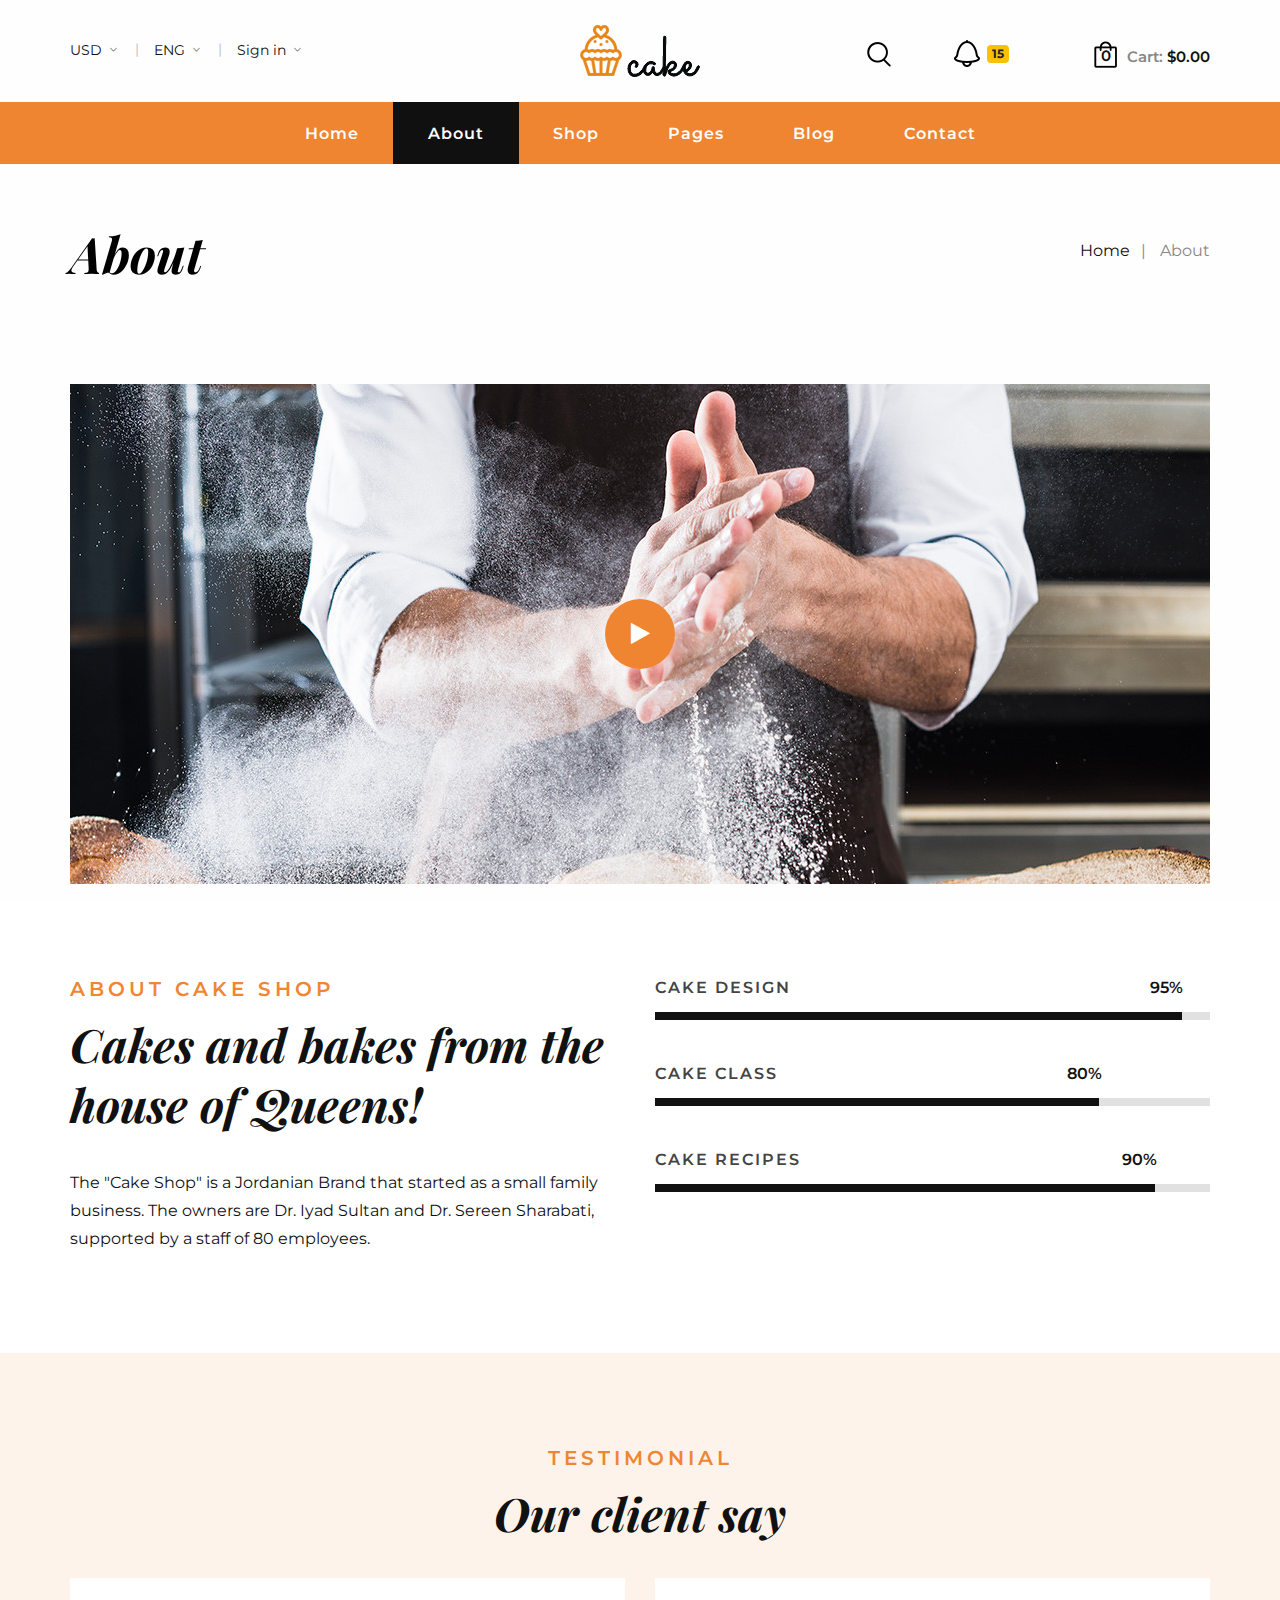
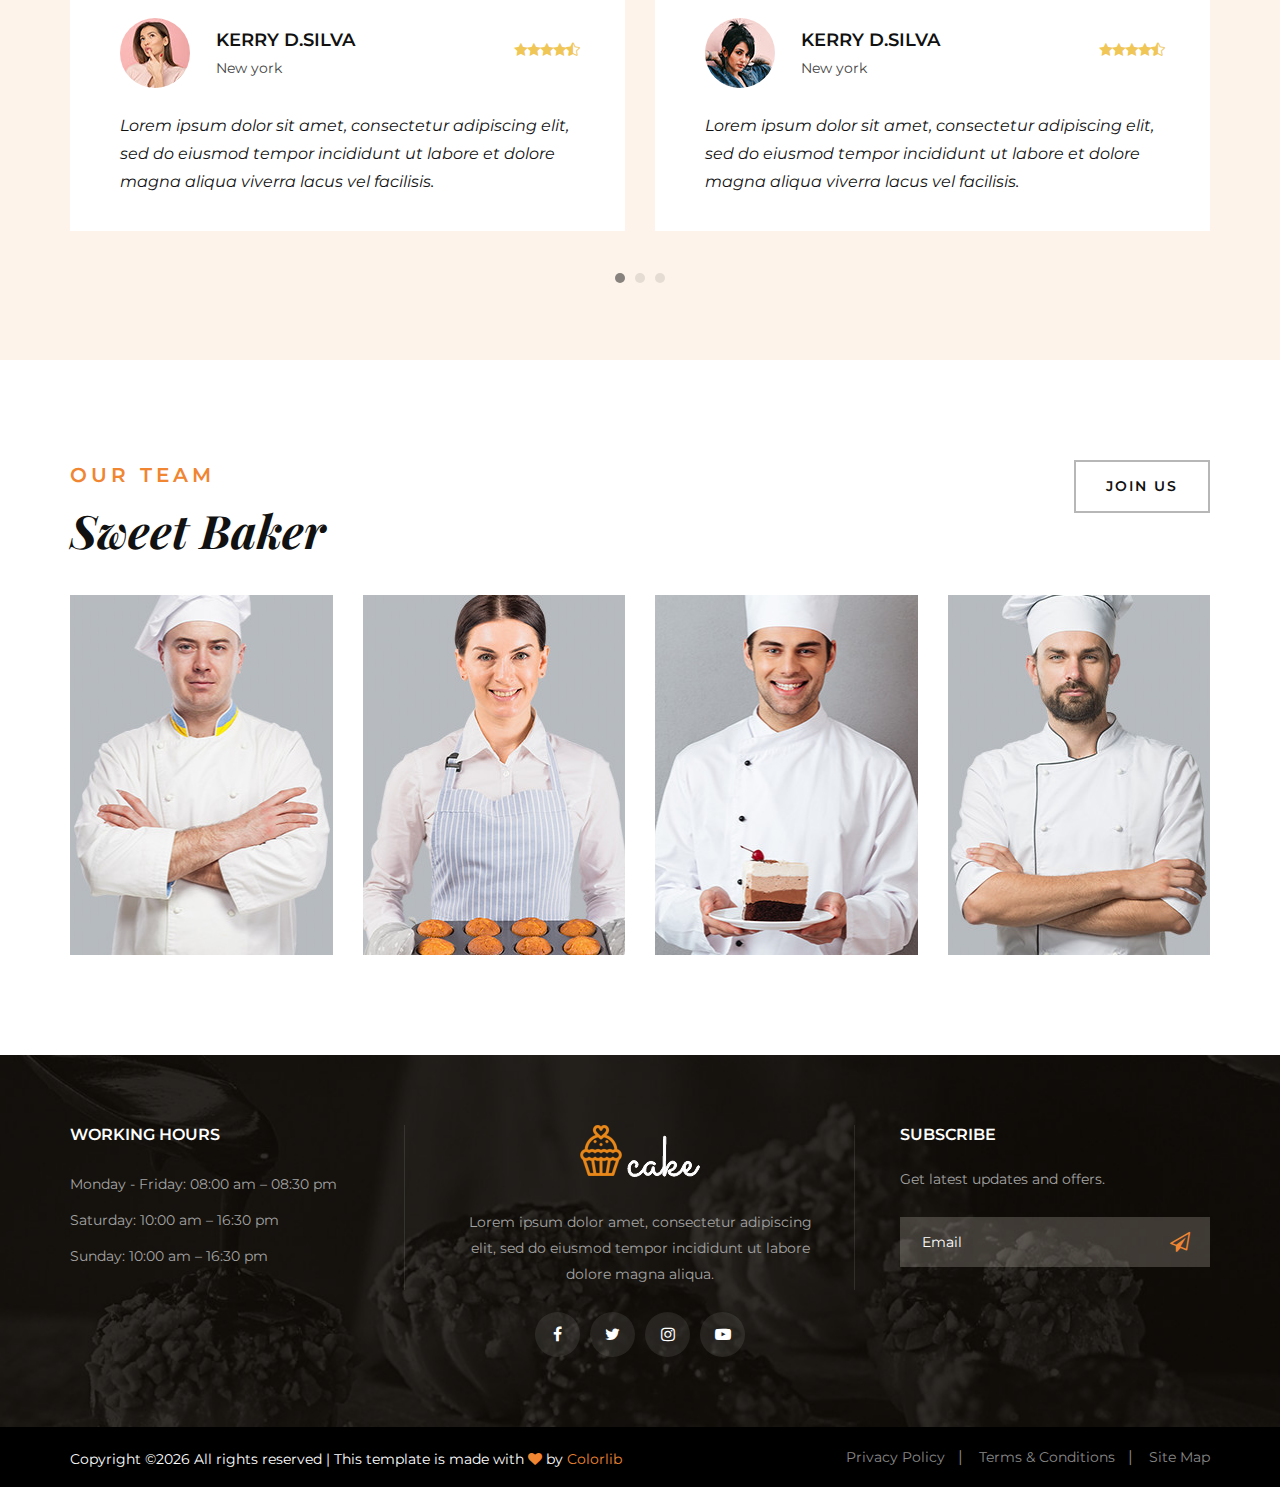
==== commit 01451c9d: "add notification" ====
--- a/about.html
+++ b/about.html
@@ -101,7 +101,30 @@
                             <div class="header__top__right">
                                 <div class="header__top__right__links">
                                     <a href="#" class="search-switch"><img src="img/icon/search.png" alt=""></a>
-                                    <a href="#"><img src="img/icon/heart.png" alt=""></a>
+                                    <a href="#" id="notification-button"><img src="img/icon/bell.png" alt="">
+                                        <span class="badge badge-warning navbar-badge">15</span>
+                                    </a>
+                                    <div id="notification-menu">
+                                        <span class="dropdown-item dropdown-header">15 Notifications</span>
+                                        <div class="dropdown-divider"></div>
+                                        <a href="#" class="dropdown-item">
+                                            4 new messages
+                                            <span class="float-right text-muted text-sm">3 mins</span>
+                                        </a>
+                                        <div class="dropdown-divider"></div>
+                                        <a href="#" class="dropdown-item">
+                                            8 friend requests
+                                            <span class="float-right text-muted text-sm">12 hours</span>
+                                        </a>
+                                        <div class="dropdown-divider"></div>
+                                        <a href="#" class="dropdown-item">
+                                            3 new reports
+                                            <span class="float-right text-muted text-sm">2 days</span>
+                                        </a>
+                                        <div class="dropdown-divider"></div>
+                                        <a href="#" class="dropdown-item dropdown-footer">See All Notifications</a>
+                                    
+                                    </div>
                                 </div>
                                 <div class="header__top__right__cart">
                                     <a href="#"><img src="img/icon/cart.png" alt=""> <span>0</span></a>
--- a/css/style.css
+++ b/css/style.css
@@ -211,6 +211,71 @@
   -webkit-animation: loader 0.8s linear infinite;
 }
 
+.dropdown-divider {
+  height: 0;
+  margin: 0.5rem 0;
+  /* overflow: hidden; */
+  overflow: visible;
+  border-top: 1px solid #ebedf2; 
+}
+.dropdown-item {
+  display: block;
+  width: 100%;
+  padding: 0.25rem 1rem;
+  clear: both;
+  font-weight: 400;
+  color: #212529;
+  text-align: inherit;
+  white-space: nowrap;
+  background-color: transparent;
+  border: 0;
+}
+
+.dropdown-item:hover, .dropdown-item:focus {
+  color: #394250;
+  text-decoration: none;
+  background-color: #f8f9fa;
+}
+
+.float-right {
+  float: right !important;
+}
+a.text-muted:hover {
+  color: #007bff !important;
+}
+.text-muted {
+  color: #6c757d !important;
+}
+.text-sm {
+  font-size: 0.875rem !important;
+} 
+
+.dropdown-header, .dropdown-footer{
+  text-align: center;
+}
+
+.dropdown-footer{
+  font-size: 16px;
+  font-weight: bold;
+}
+
+.dropdown-header{
+  font-size: 15px;
+}
+
+#notification-menu {
+  display: none;
+  position: absolute;
+  margin-top: 5px;
+  background-color: #fff;
+  border: 1px solid #ccc;
+  padding: 10px;
+  height: 250px;
+  width: 320px;
+  z-index: 1000; /* Đặt độ ưu tiên cao hơn */
+
+}
+
 @keyframes loader {
   0% {
     -webkit-transform: rotate(0deg);
@@ -422,7 +487,6 @@
   position: absolute;
   right: -32px;
   top: 0px;
-  content: "|";
   font-size: 16px;
   color: #bababa;
 }
